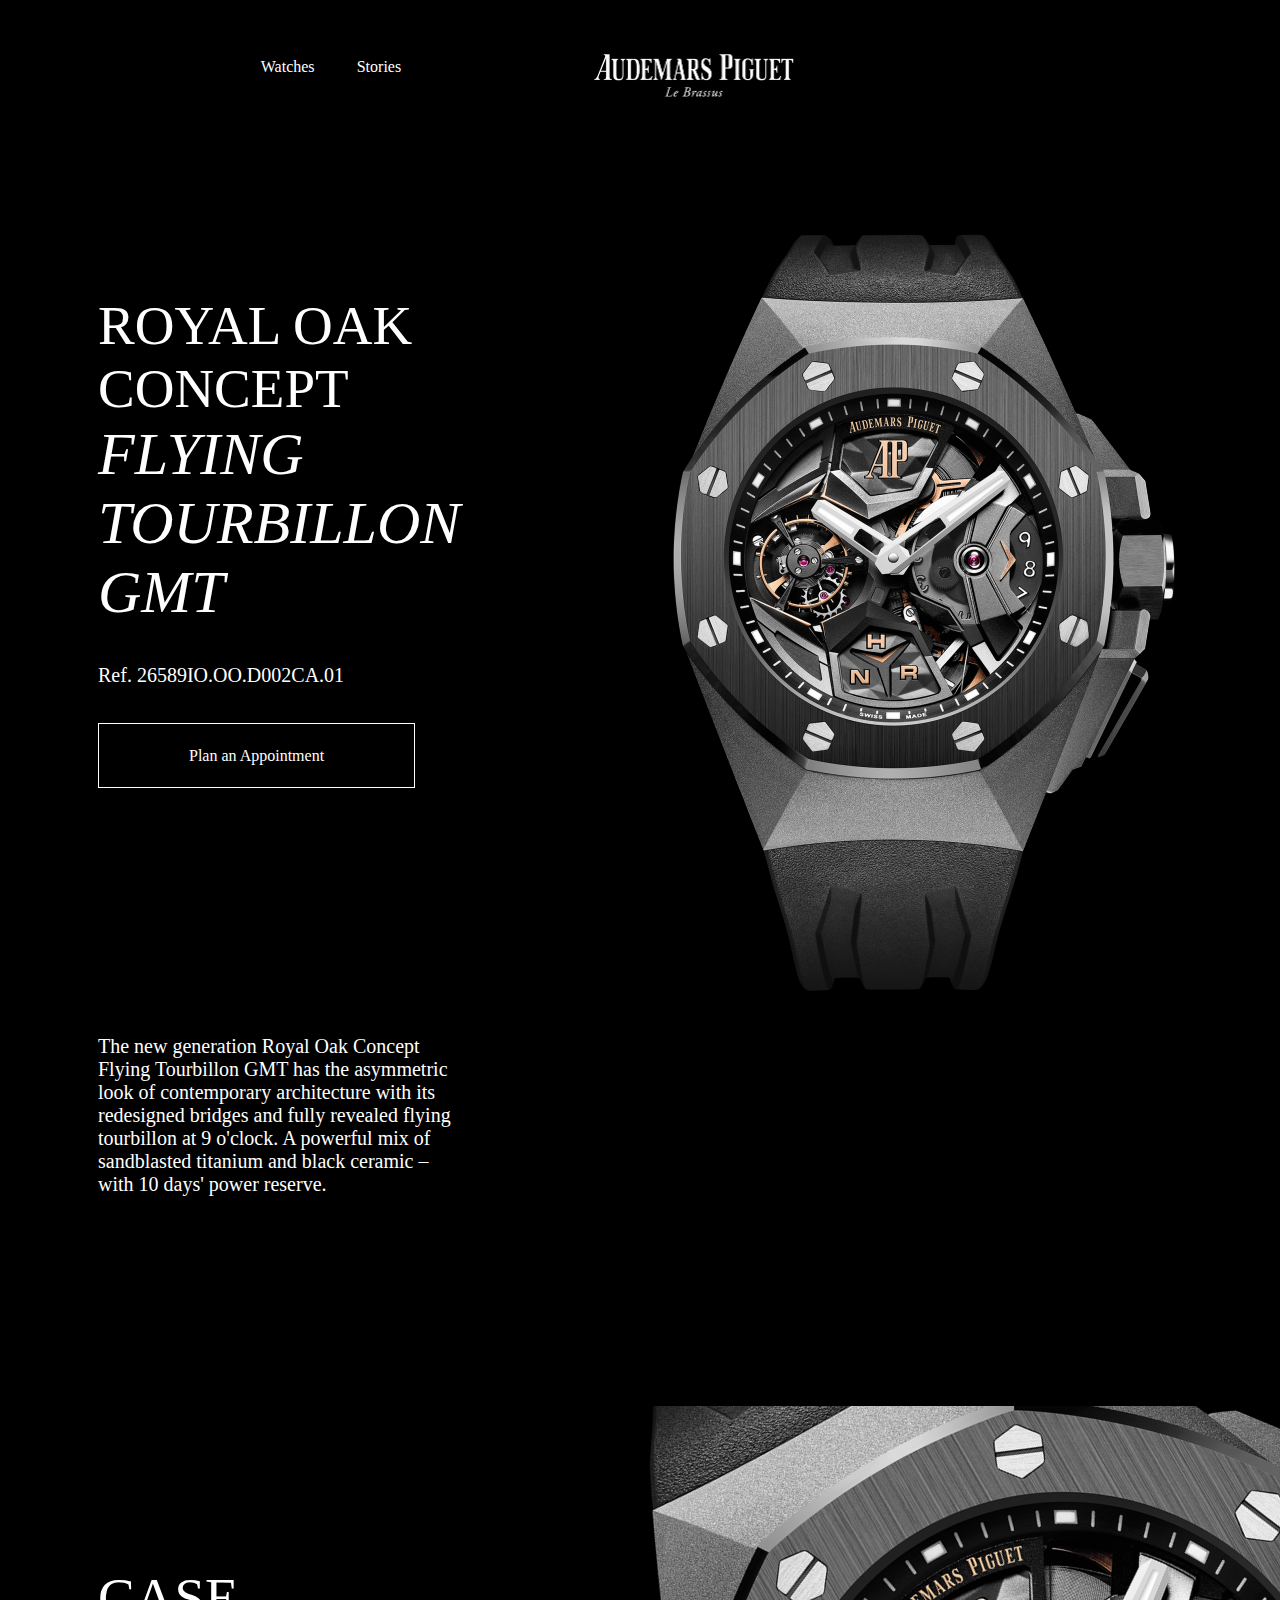
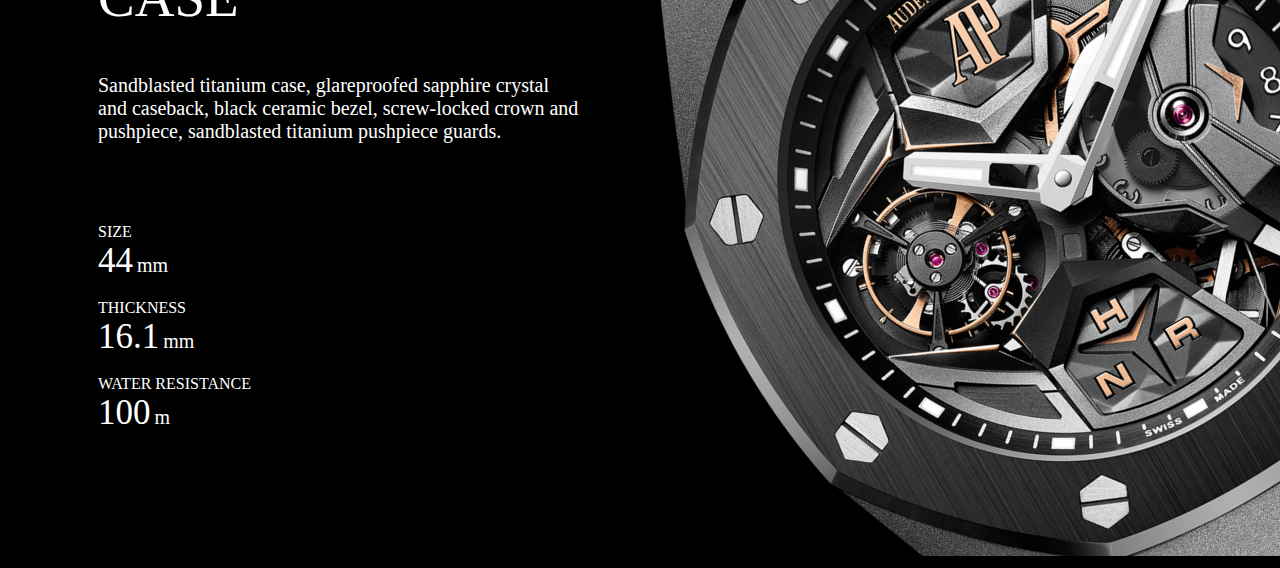
==== ap1.html @ 4fdbcde1 "new" ====
<!DOCTYPE html>
<html lang="en">
<head>
    <meta charset="UTF-8">
    <meta http-equiv="X-UA-Compatible" content="IE=edge">
    <meta name="viewport" content="width=device-width, initial-scale=1.0">
    <title>Document</title>
    <link rel="stylesheet" href="ap1.css">
</head>
<body>
    <div class="ap">
    <div class="ap-header">
        <div class="menu">
            <a href="" class="m-button">Watches</a>
            <a href="" class="m1-button">Stories</a>
        </div>
        <div class="ap-image-header">
            <a href="index.html">
                <img src="Audemars_Piguet_logo1.png" alt="" class="image-header">
            </a>
        </div>
    </div>

    <div class="grid-container">           
        <div class="item1">
            <h1> Royal Oak Concept <br> <i>Flying Tourbillon Gmt</i></h1>
            <div>
                <span class="ref">Ref. 26589IO.OO.D002CA.01</span>
            </div>
            <div class="plan">
                <a href="" class="plan1">Plan an Appointment</a>
            </div>

            <p>              
                The new generation Royal Oak Concept Flying Tourbillon GMT has the asymmetric look of contemporary architecture with its redesigned bridges and fully revealed flying tourbillon at 9 o'clock. A powerful mix of sandblasted titanium and black ceramic – with 10 days' power reserve.
            </p>
        </div>

        <div class="item2">
            <img src="side1.png" alt="">
        </div>
    </div>

    <div class="grid1-container">           
        <div class="item3">
            <h2> Case </h2>

            <p class="p1">
                Sandblasted titanium case, glareproofed sapphire crystal <br> and caseback, black ceramic bezel, screw-locked crown and <br> pushpiece, sandblasted titanium pushpiece guards.
            </p>

            <ul class="info-list">
                <li class="info">
                    <span>Size</span>
                    <br>
                    <span class="text-up">44</span>
                    <span class="text-upp">mm</span>
                </li>
                <br>
                <li class="info">
                    <span>Thickness</span>
                    <br>
                    <span class="text-up">16.1</span>
                    <span class="text-upp">mm</span>
                </li>
                <br>
                <li class="info">
                    <span>Water Resistance</span>
                    <br>
                    <span class="text-up">100</span>
                    <span class="text-upp">m</span>
                </li>
            </ul>


        </div>

        <div class="item4">
            <img src="side2.png" alt="">
        </div>
    </div>


</body>
</html>
---- ap1.css ----
body {
    background-color: black;
    color: white;
}

.ap-header {
    display: grid;
    grid-template-columns: 20% 23% 57%;
}

.ap-image-header {
    grid-column-start: 3;
    grid-column-end: 3;
}

.image-header {
    margin: 40px;
    height: 52px;
    width: auto;
}

.image-header:hover {
    opacity: 0.5;
    transition: .4s ease;
}

.menu {
    display: grid;
    grid-template-columns: 3% 30% 3%;
    grid-column-start: 2;
    grid-column-end: 2;
    margin-top: 50px;
}

.m-button {
    grid-column-start: 1;
    grid-column-end: 1;
    font-size: 16px;
    text-decoration: none;
    color: white;
}

.m-button:hover {
    opacity: 0.5;
    transition: .4s ease;
}

.m1-button {
    grid-column-start: 3;
    grid-column-end: 3;
    font-size: 16px;
    text-decoration: none;
    color: white;
}

.m1-button:hover {
    opacity: 0.5;
    transition: .4s ease;
}

.grid-container {
    display: grid;
    grid-template-columns: 36% auto 50%;
}

.item2 {
    margin-top: 90px;
    grid-column-start: 3;
    grid-column-end: 3;
}

h1 {
    font-family: HelveticaNeueLTCom;
    font-size: 55px;
    text-transform: uppercase;
    font-weight: lighter;
    margin-top: 150px;
    text-align: start;
    margin-left: 90PX;
}

i {
    font-size: 60px;
}

.ref {
    font-size: 20px;
    text-align: start;
    margin-top: 40px;
    margin-left: 90PX;
}

p {
    text-align: start;
    font-size: 20px;
    margin-left: 90px;
    margin-top: 270px;
}

.plan {
    margin-top: 60px;
    margin-left: 90px;
}

.plan1 {
    color: white;
    text-decoration: none;
    padding: 23px;
    padding-left: 90px;
    padding-right: 90px;
    border: 1px solid;

}

.plan1:hover {
    opacity: 0.5;
    transition: .4s ease;
}

.grid1-container {
    margin-top: 100px;
    display: grid;
    grid-template-columns: 49% 30%;   
}

.item3 {
    margin-top: 100px;
}

.item4 {
    margin-top: 90px;
    margin-right: 0;
    grid-column-start: 2;
    grid-column-end: 2;
}

h2 {
    font-family: HelveticaNeueLTCom;
    font-size: 55px;
    text-transform: uppercase;
    font-weight: lighter;
    margin-top: 150px;
    text-align: start;
    margin-left: 90PX;
}

.p1 {
    text-align: start;
    font-size: 20px;
    margin-left: 90px;
    margin-top: 10px;
}

.info {
    list-style: none;
    margin-left: 50PX;
}

.info-list {
    margin-top: 80px;
    text-transform: uppercase;
}

.text-up {
    font-size: 35px;
}

.text-upp {
    font-size: 20px;
    text-transform: lowercase;
}
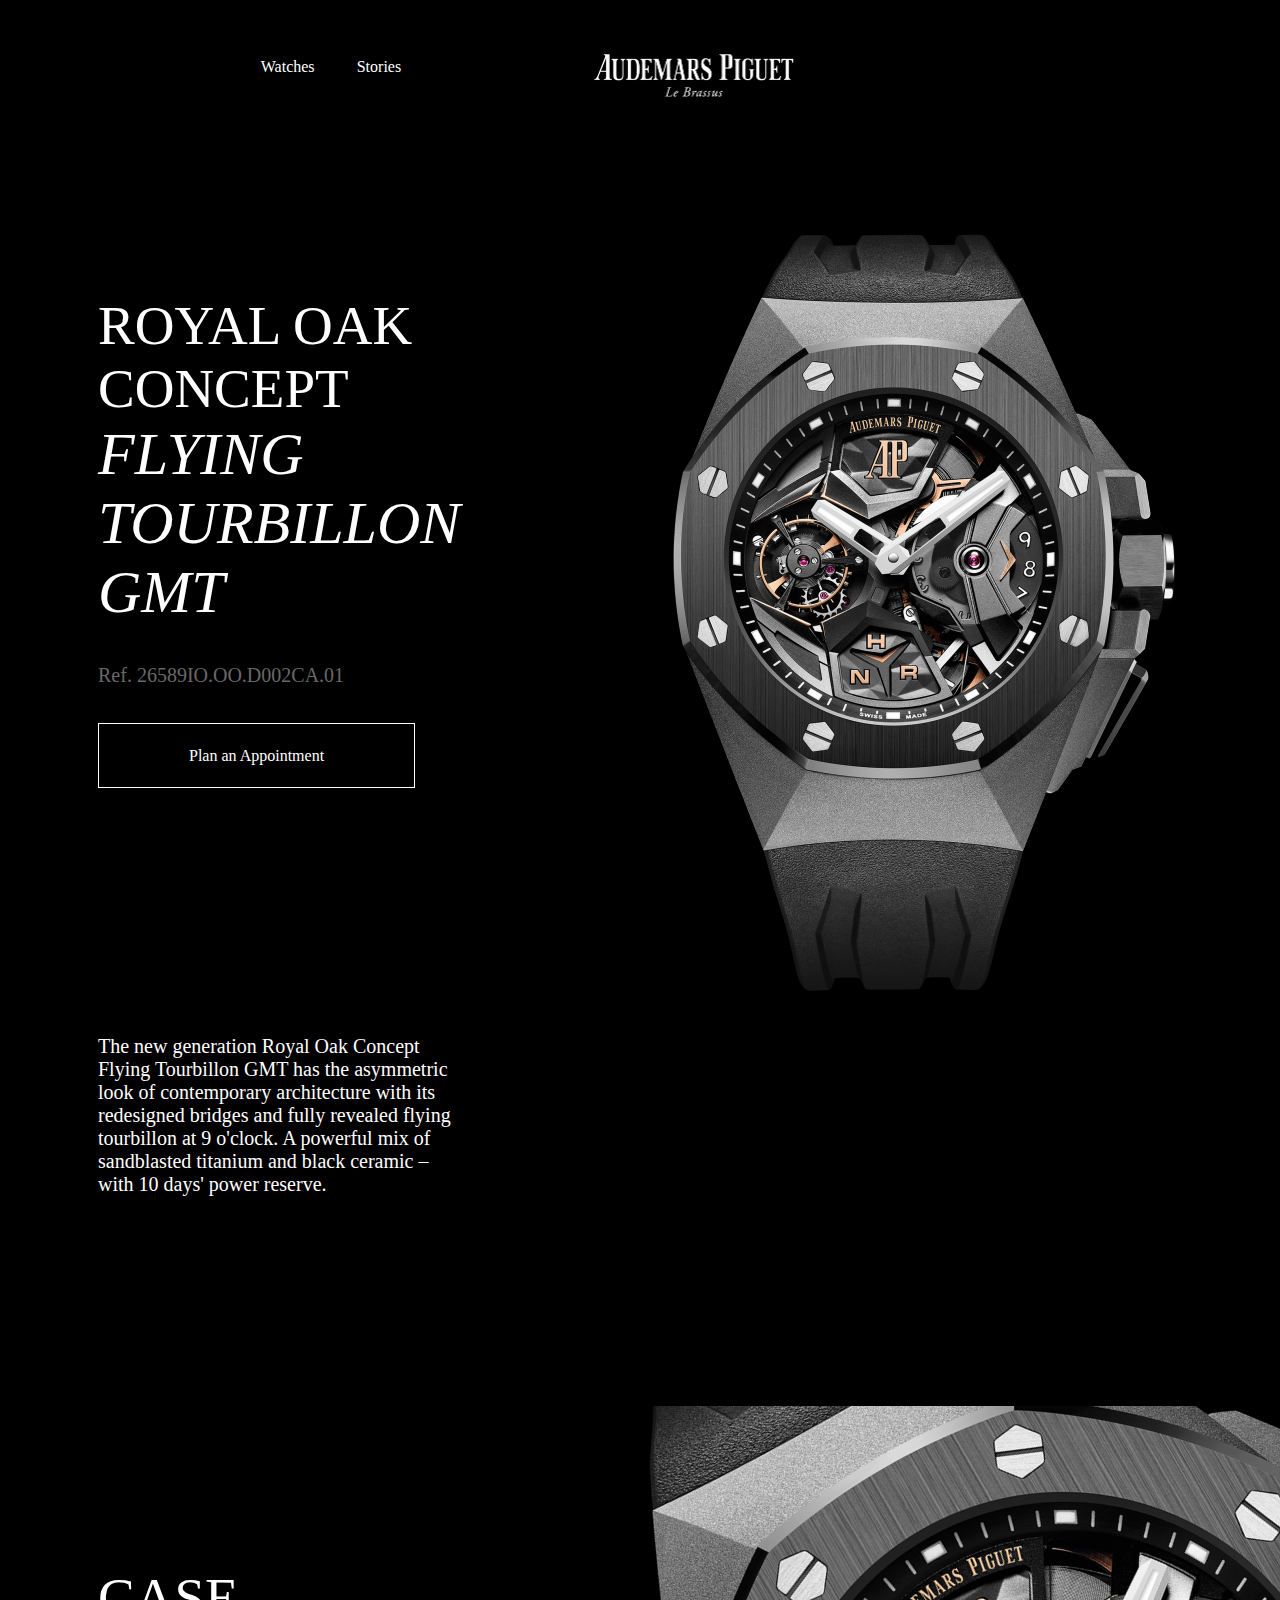
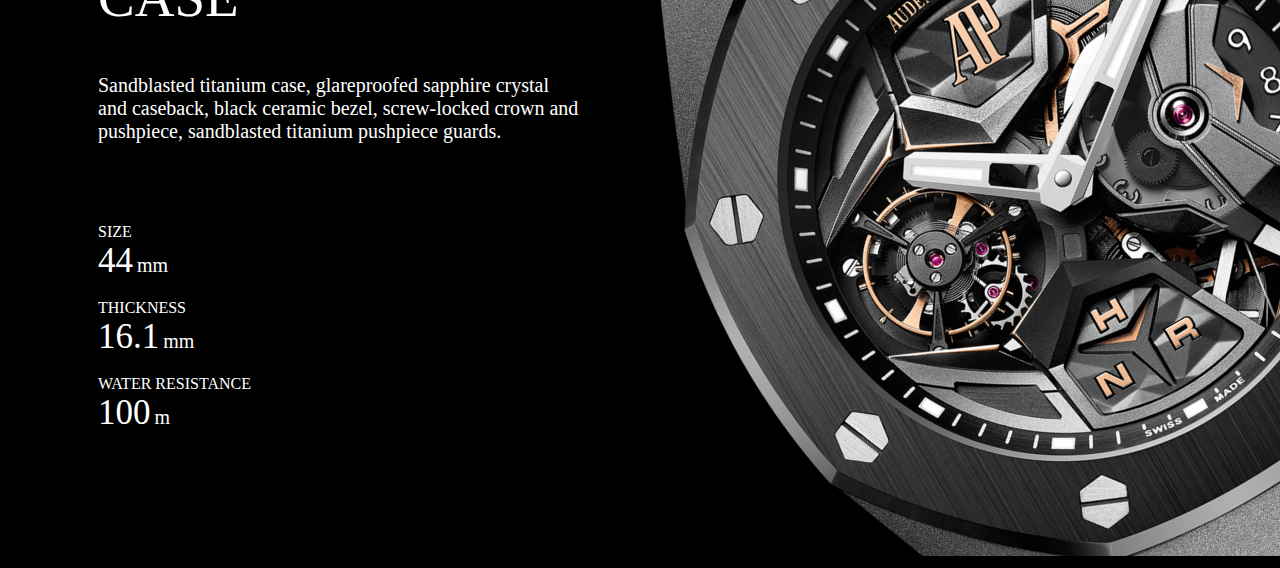
==== commit fc73c712: "new" ====
--- a/ap1.html
+++ b/ap1.html
@@ -8,7 +8,7 @@
     <link rel="stylesheet" href="ap1.css">
 </head>
 <body>
-    <div class="ap">
+
     <div class="ap-header">
         <div class="menu">
             <a href="" class="m-button">Watches</a>
@@ -41,7 +41,7 @@
         </div>
     </div>
 
-    <div class="grid1-container">           
+    <div class="grid1-container">
         <div class="item3">
             <h2> Case </h2>
 
@@ -71,10 +71,7 @@
                     <span class="text-upp">m</span>
                 </li>
             </ul>
-
-
         </div>
-
         <div class="item4">
             <img src="side2.png" alt="">
         </div>
--- a/ap1.css
+++ b/ap1.css
@@ -84,6 +84,7 @@
 }
 
 .ref {
+    color: rgb(104, 104, 104);
     font-size: 20px;
     text-align: start;
     margin-top: 40px;
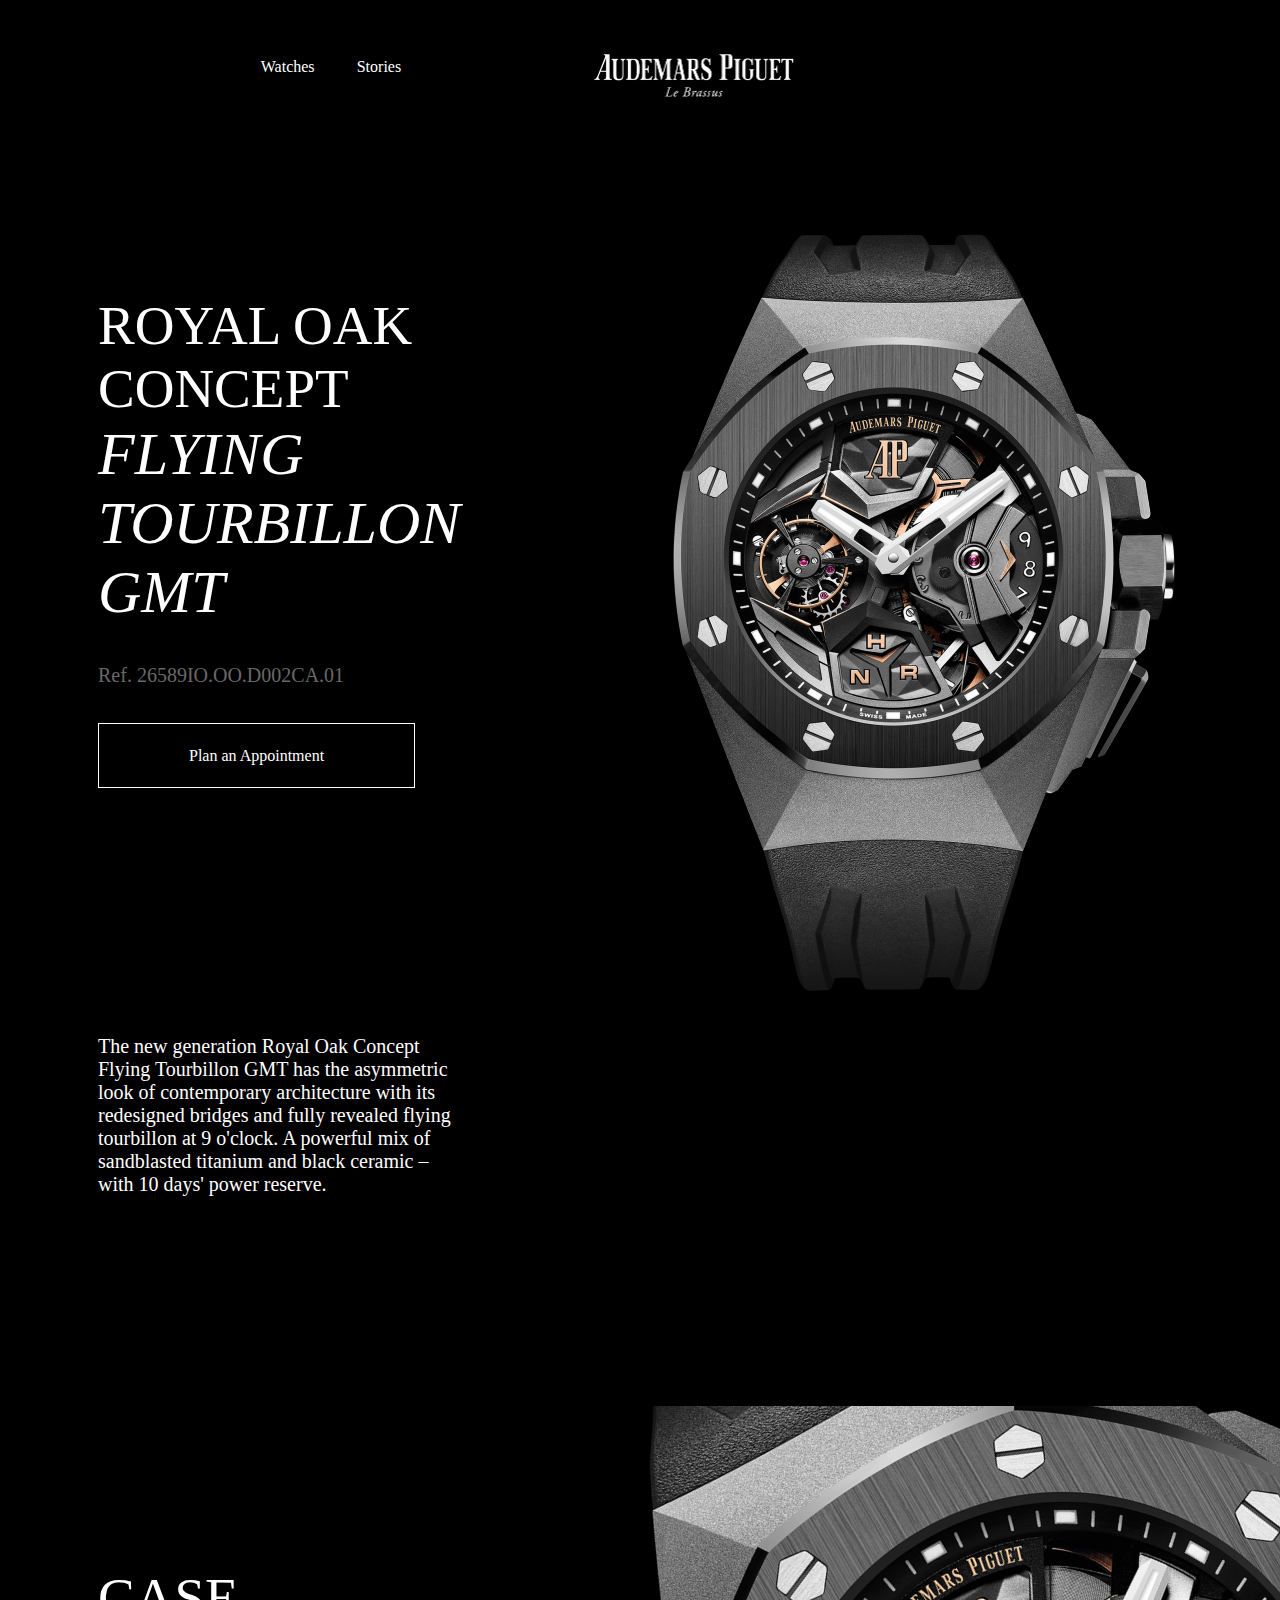
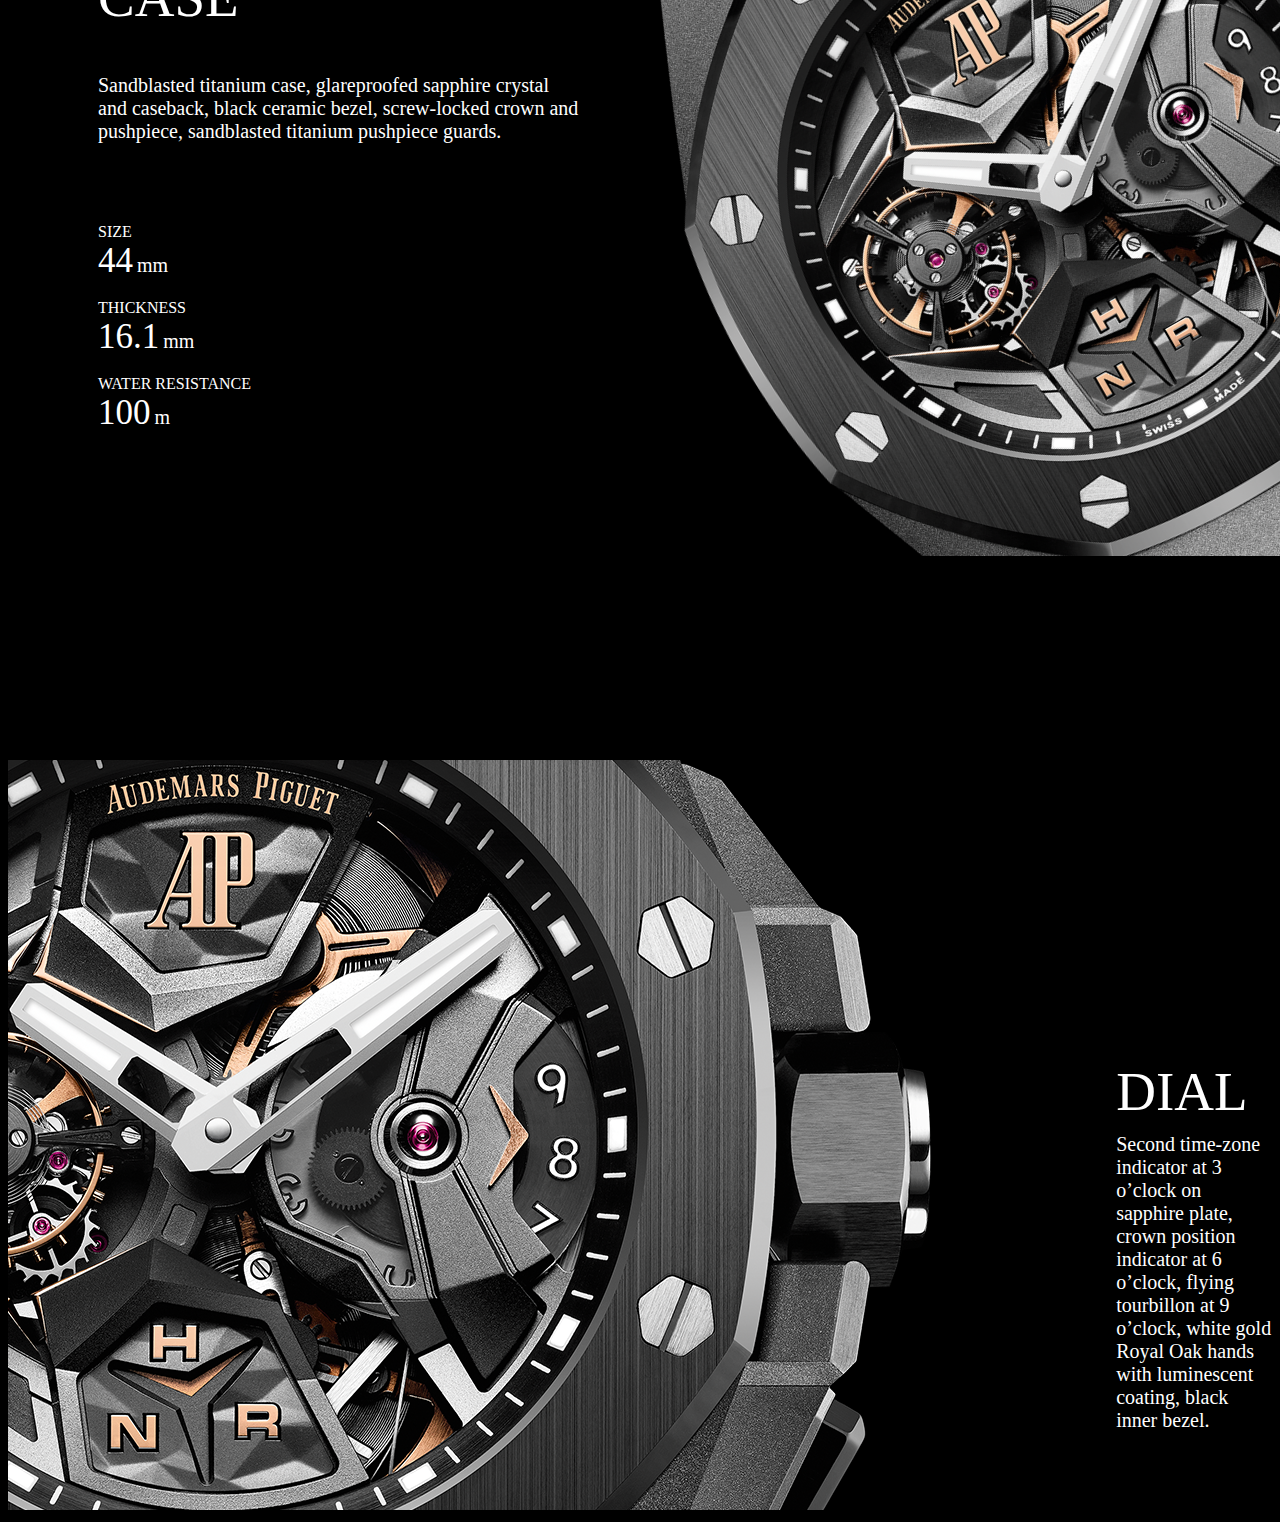
==== commit aa1a219f: "new" ====
--- a/ap1.html
+++ b/ap1.html
@@ -77,6 +77,20 @@
         </div>
     </div>
 
+    <div class="grid2-container">
+        <div class="item5">
+            <img src="side3.png" alt="">
+        </div>
+
+        <div class="item6">
+            <h2 class="h23"> Dial </h2>
+
+            <p class="dial">
+                Second time-zone indicator at 3 o’clock on sapphire plate, <br> crown position indicator at 6 o’clock, flying tourbillon at 9 <br> o’clock, white gold Royal Oak hands with luminescent <br> coating, black inner bezel.
+            </p>
+        </div>
+    </div>
+
 
 </body>
 </html>--- a/ap1.css
+++ b/ap1.css
@@ -169,4 +169,29 @@
 .text-upp {
     font-size: 20px;
     text-transform: lowercase;
+}
+
+.grid2-container {
+    margin-top: 200px;
+    display: grid;
+    grid-template-columns: auto 5% auto;
+}
+
+.item5 {
+    grid-column-start: 1;
+    grid-column-end: 1;
+}
+
+.item6 {
+    grid-column-start: 3;
+    grid-column-end: 3;
+}
+
+.h23 {
+    margin-top: 300px;
+    margin-bottom: 0;
+}
+
+.dial {
+    margin-top: 10px;
 }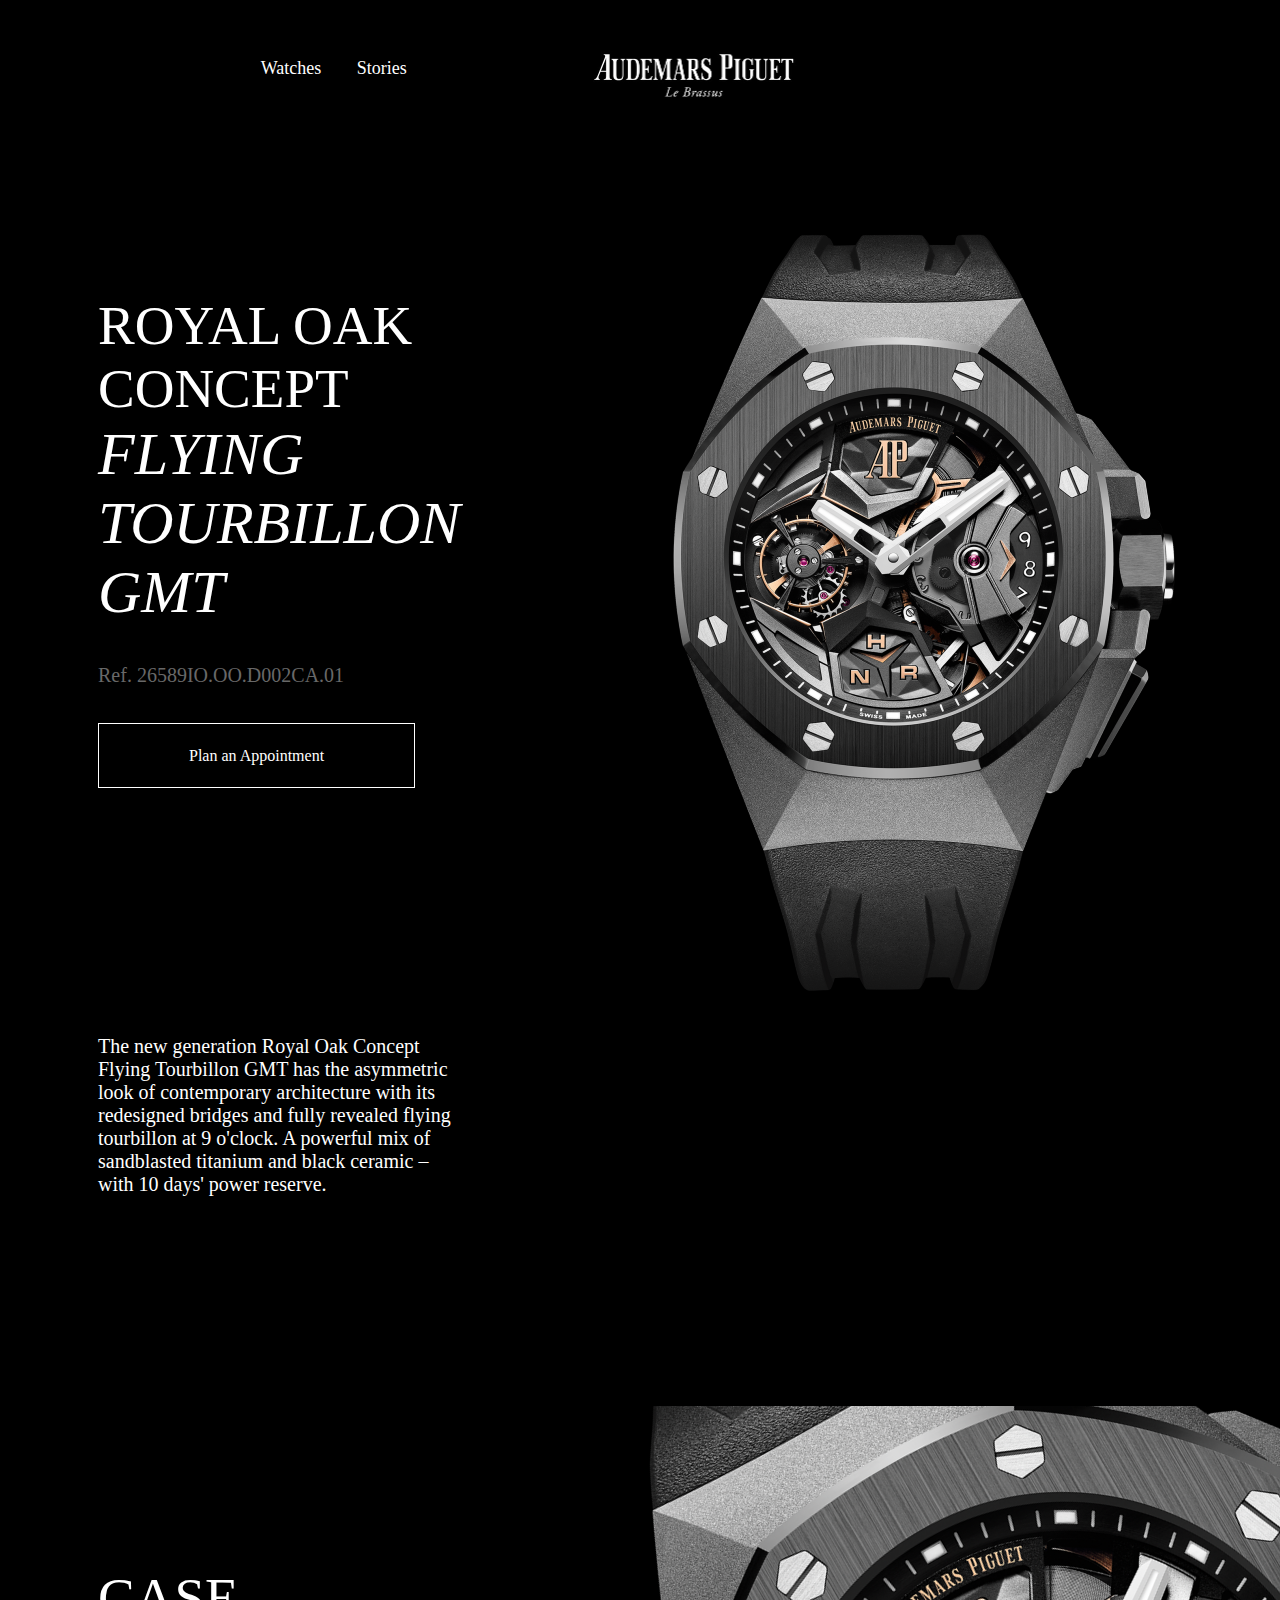
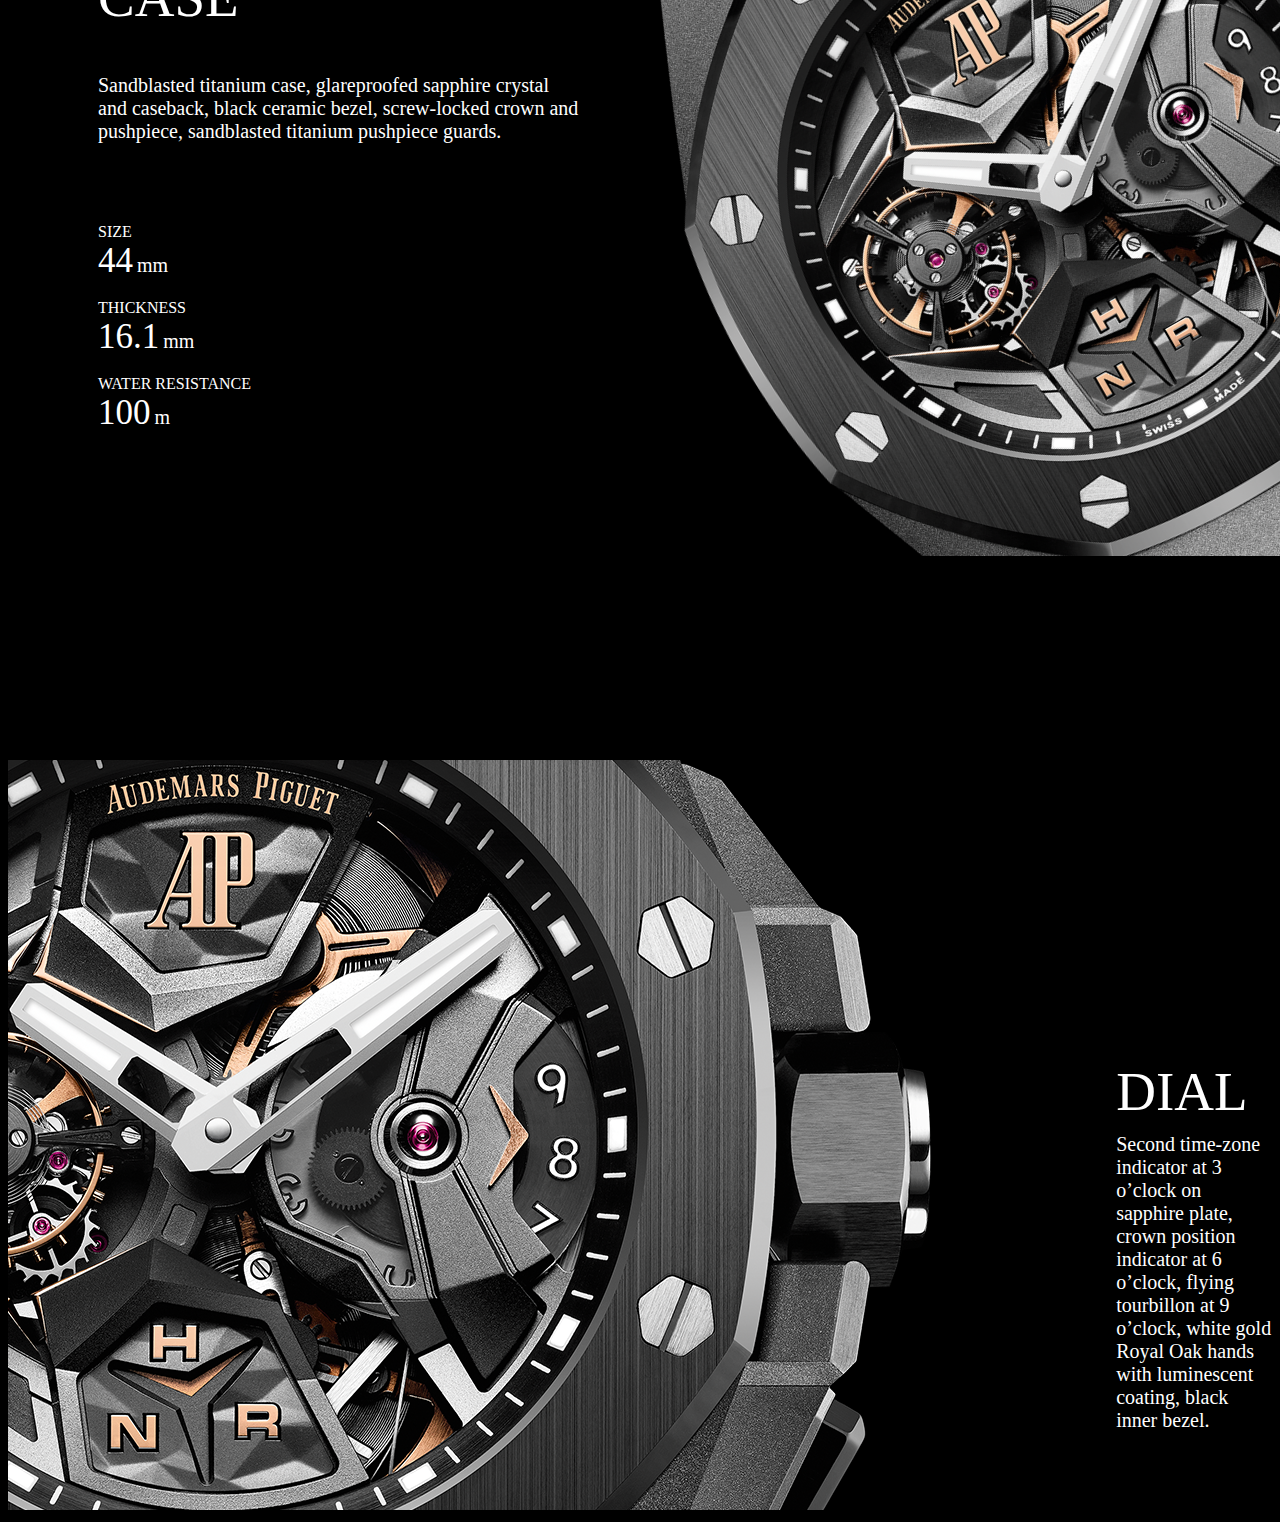
==== commit 6ac4447a: "new" ====
--- a/ap1.html
+++ b/ap1.html
@@ -11,11 +11,11 @@
 
     <div class="ap-header">
         <div class="menu">
-            <a href="" class="m-button">Watches</a>
+            <a href="index.html" class="m-button">Watches</a>
             <a href="" class="m1-button">Stories</a>
         </div>
         <div class="ap-image-header">
-            <a href="index.html">
+            <a href="home.html">
                 <img src="Audemars_Piguet_logo1.png" alt="" class="image-header">
             </a>
         </div>
--- a/ap1.css
+++ b/ap1.css
@@ -35,7 +35,7 @@
 .m-button {
     grid-column-start: 1;
     grid-column-end: 1;
-    font-size: 16px;
+    font-size: 18px;
     text-decoration: none;
     color: white;
 }
@@ -48,7 +48,7 @@
 .m1-button {
     grid-column-start: 3;
     grid-column-end: 3;
-    font-size: 16px;
+    font-size: 18px;
     text-decoration: none;
     color: white;
 }
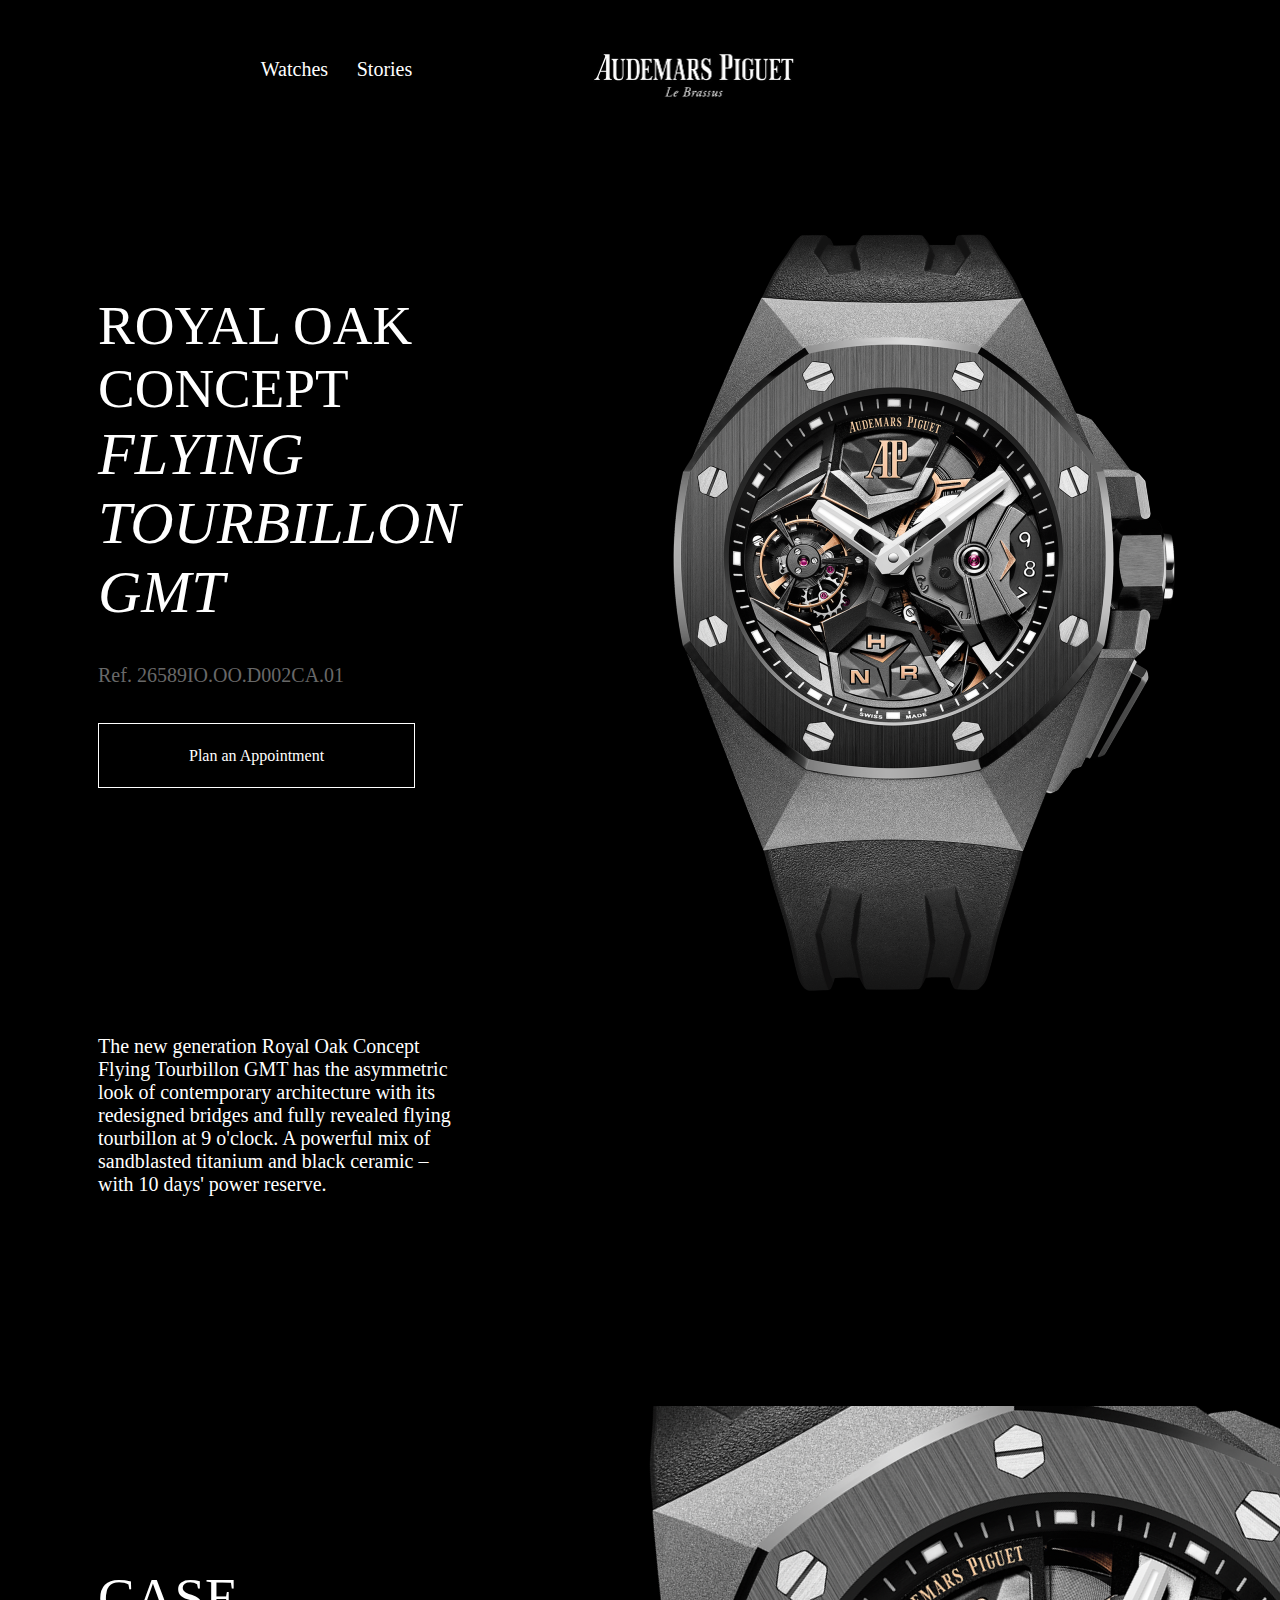
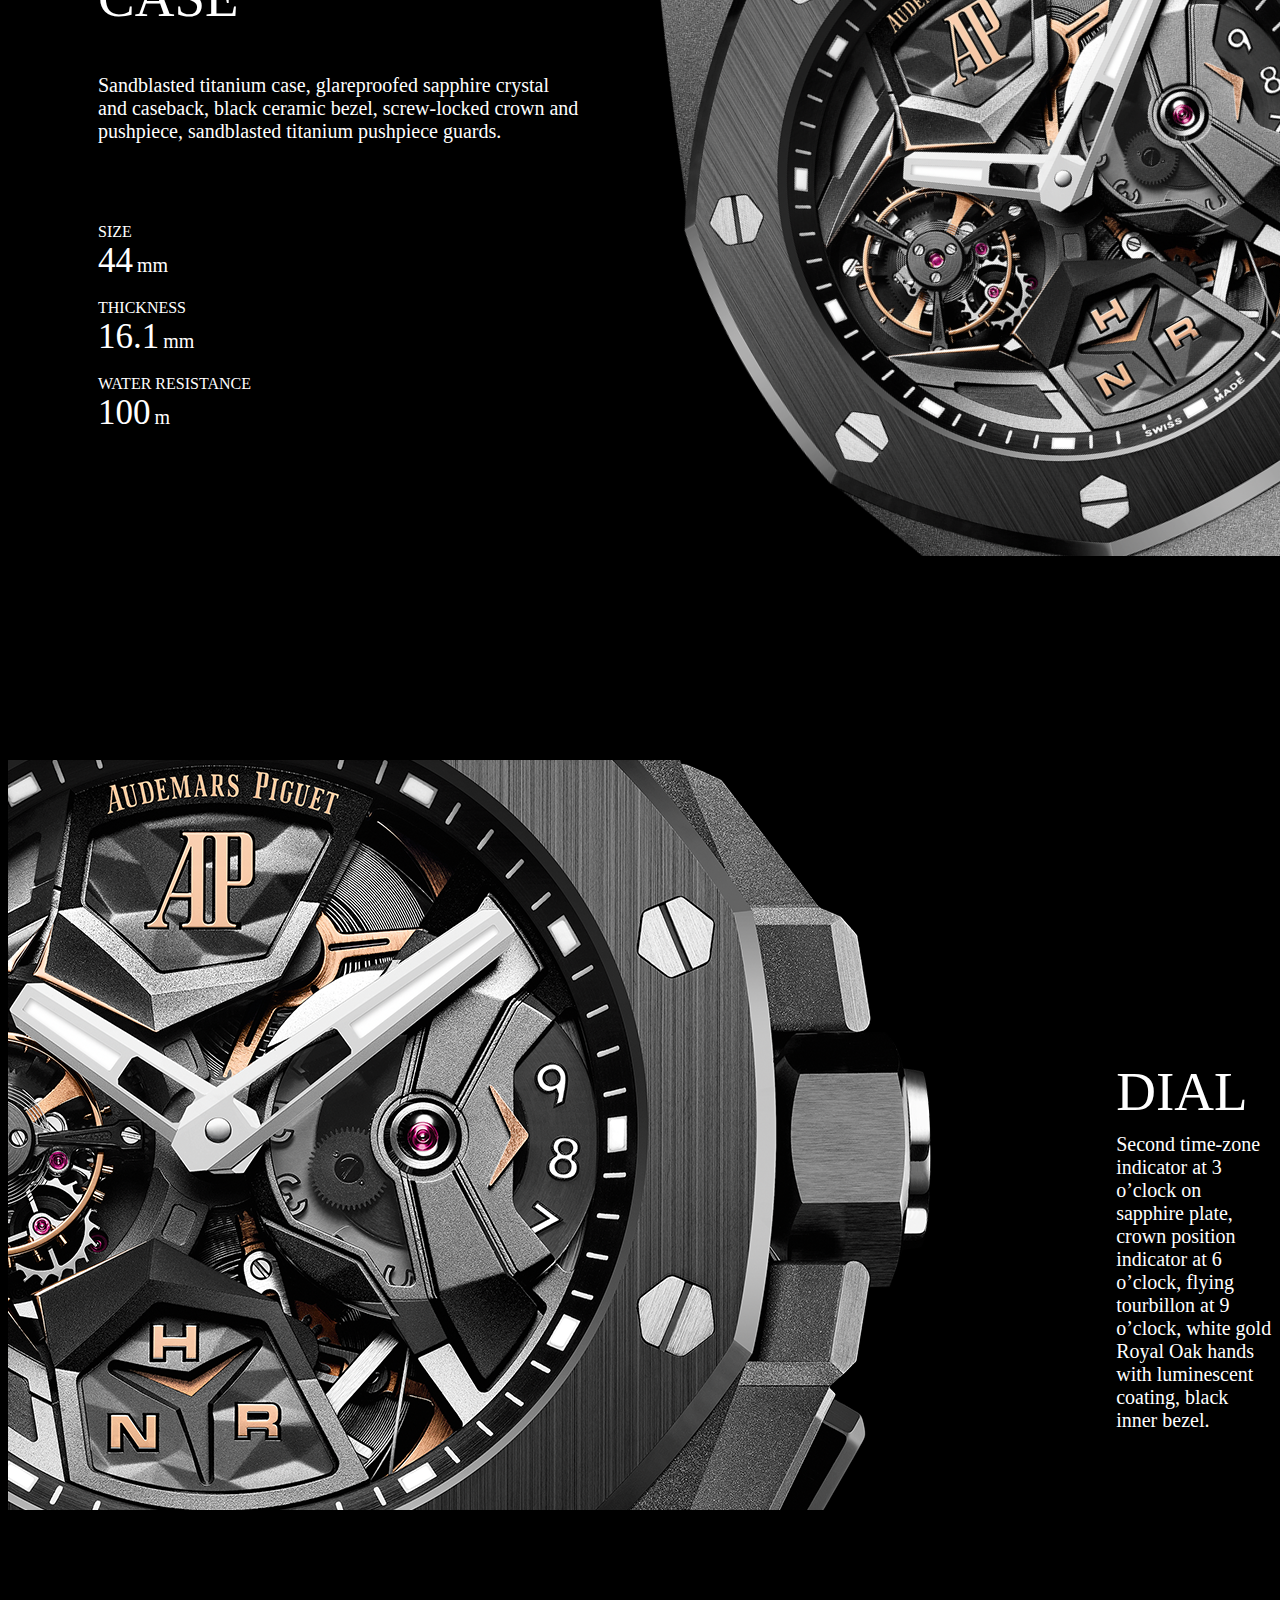
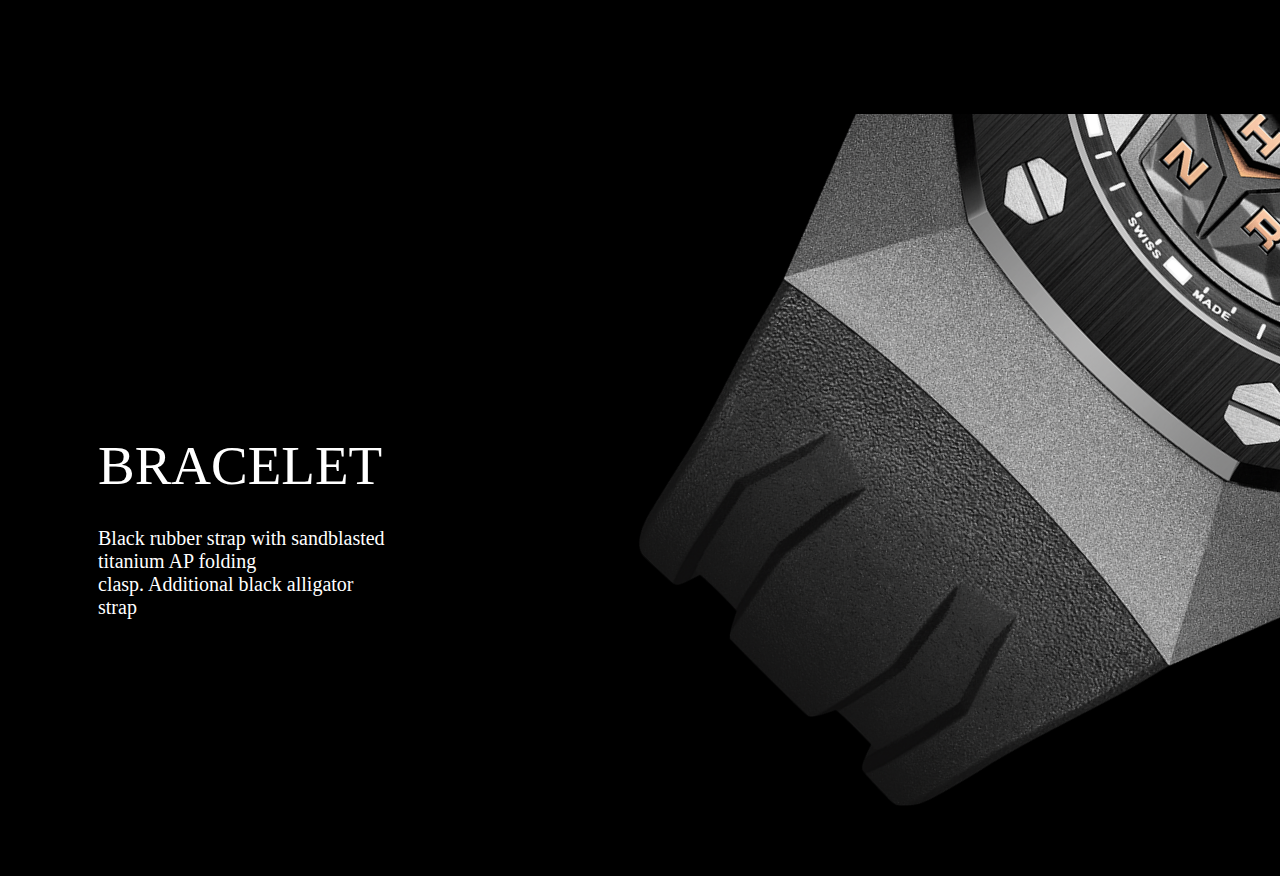
==== commit 880992c1: "new" ====
--- a/ap1.html
+++ b/ap1.html
@@ -91,6 +91,19 @@
         </div>
     </div>
 
+    <div class="grid3-container">
+        <div class="item7">
+            <h2 class="h24"> Bracelet </h2>
+
+            <p class="bracelet">
+                Black rubber strap with sandblasted titanium AP folding <br> clasp. Additional black alligator strap
+            </p>
+        </div>
+
+        <div class="item8">
+            <img src="side4.png" alt="">
+        </div>
+    </div>
 
 </body>
 </html>--- a/ap1.css
+++ b/ap1.css
@@ -35,7 +35,7 @@
 .m-button {
     grid-column-start: 1;
     grid-column-end: 1;
-    font-size: 18px;
+    font-size: 20px;
     text-decoration: none;
     color: white;
 }
@@ -48,7 +48,7 @@
 .m1-button {
     grid-column-start: 3;
     grid-column-end: 3;
-    font-size: 18px;
+    font-size: 20px;
     text-decoration: none;
     color: white;
 }
@@ -194,4 +194,29 @@
 
 .dial {
     margin-top: 10px;
+}
+
+.grid3-container {
+    margin-top: 200px;
+    display: grid;
+    grid-template-columns: 30% 19.8% auto;
+}
+
+.item7 {
+    grid-column-start: 1;
+    grid-column-end: 1;
+}
+
+.item8 {
+    grid-column-start: 3;
+    grid-column-end: 3;
+}
+
+.h24 {
+    margin-top: 320px;
+    margin-bottom: 0;
+}
+
+.bracelet {
+    margin-top: 30px;
 }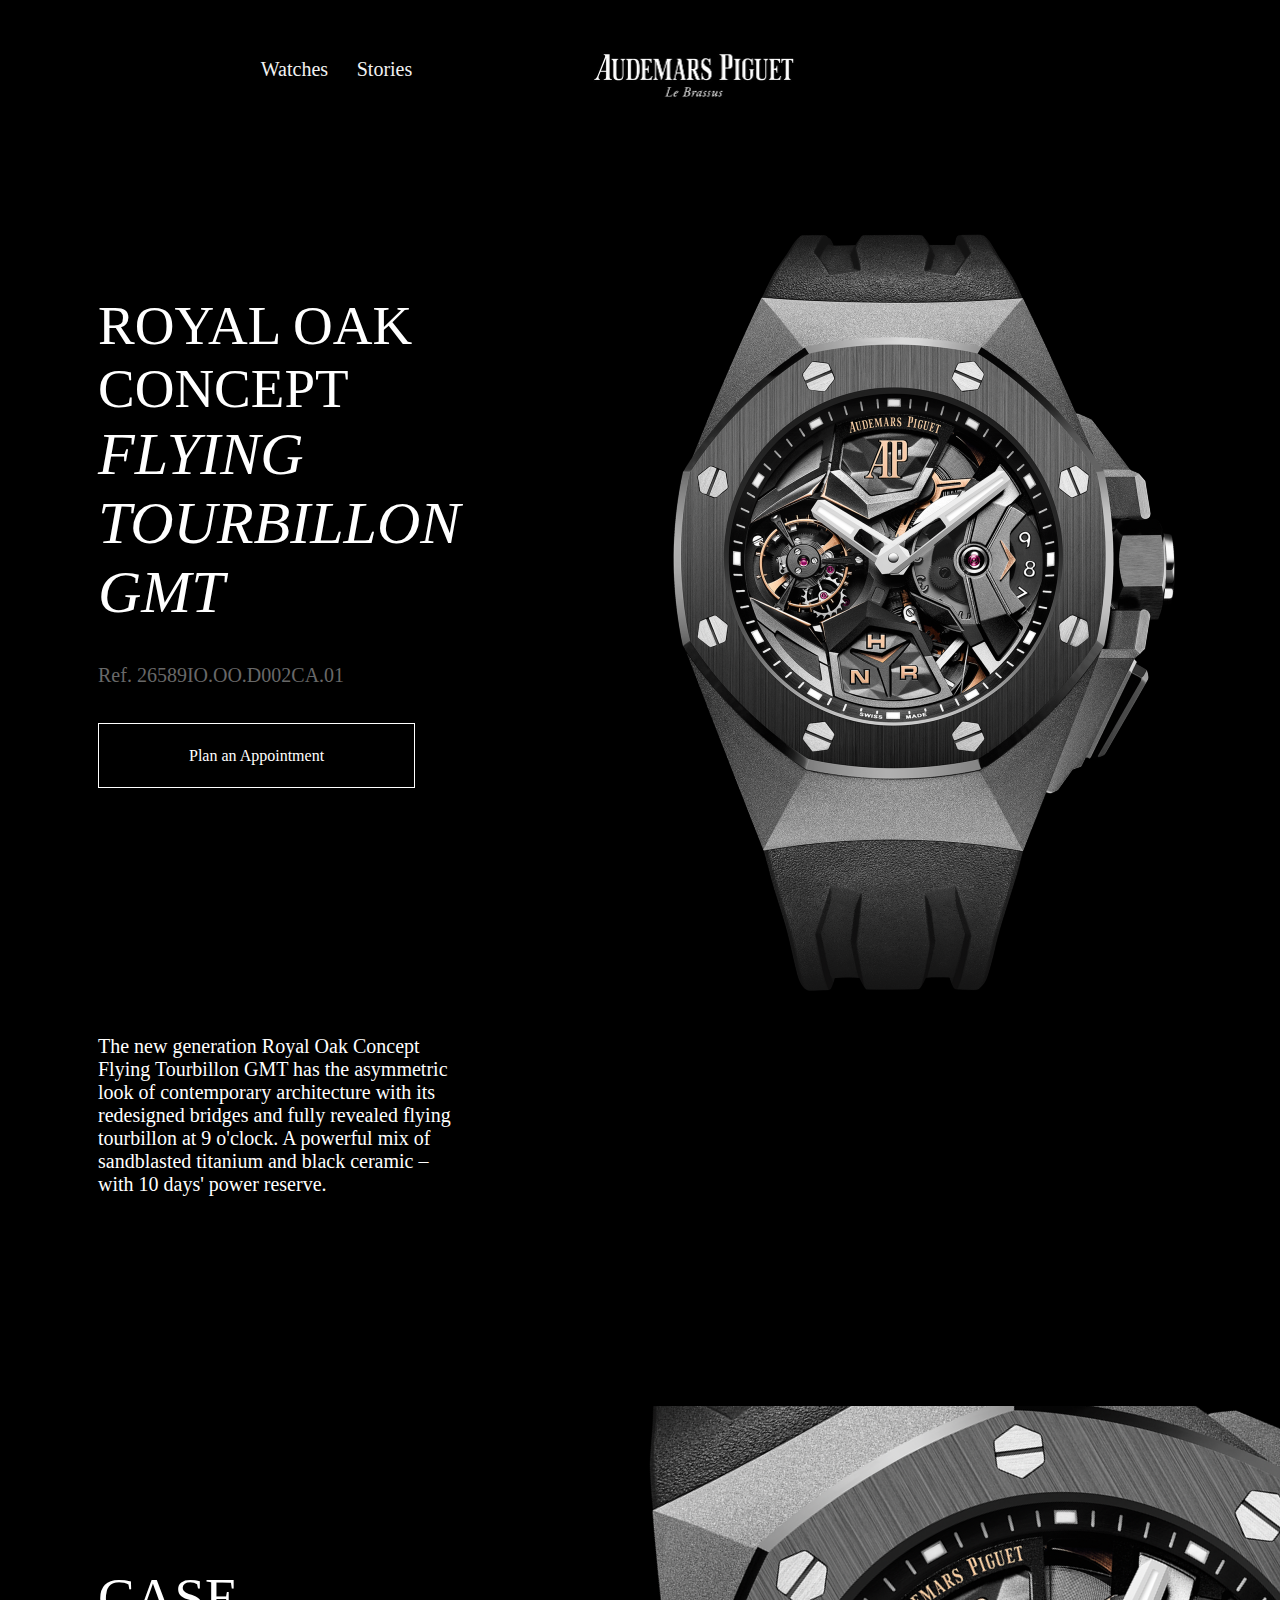
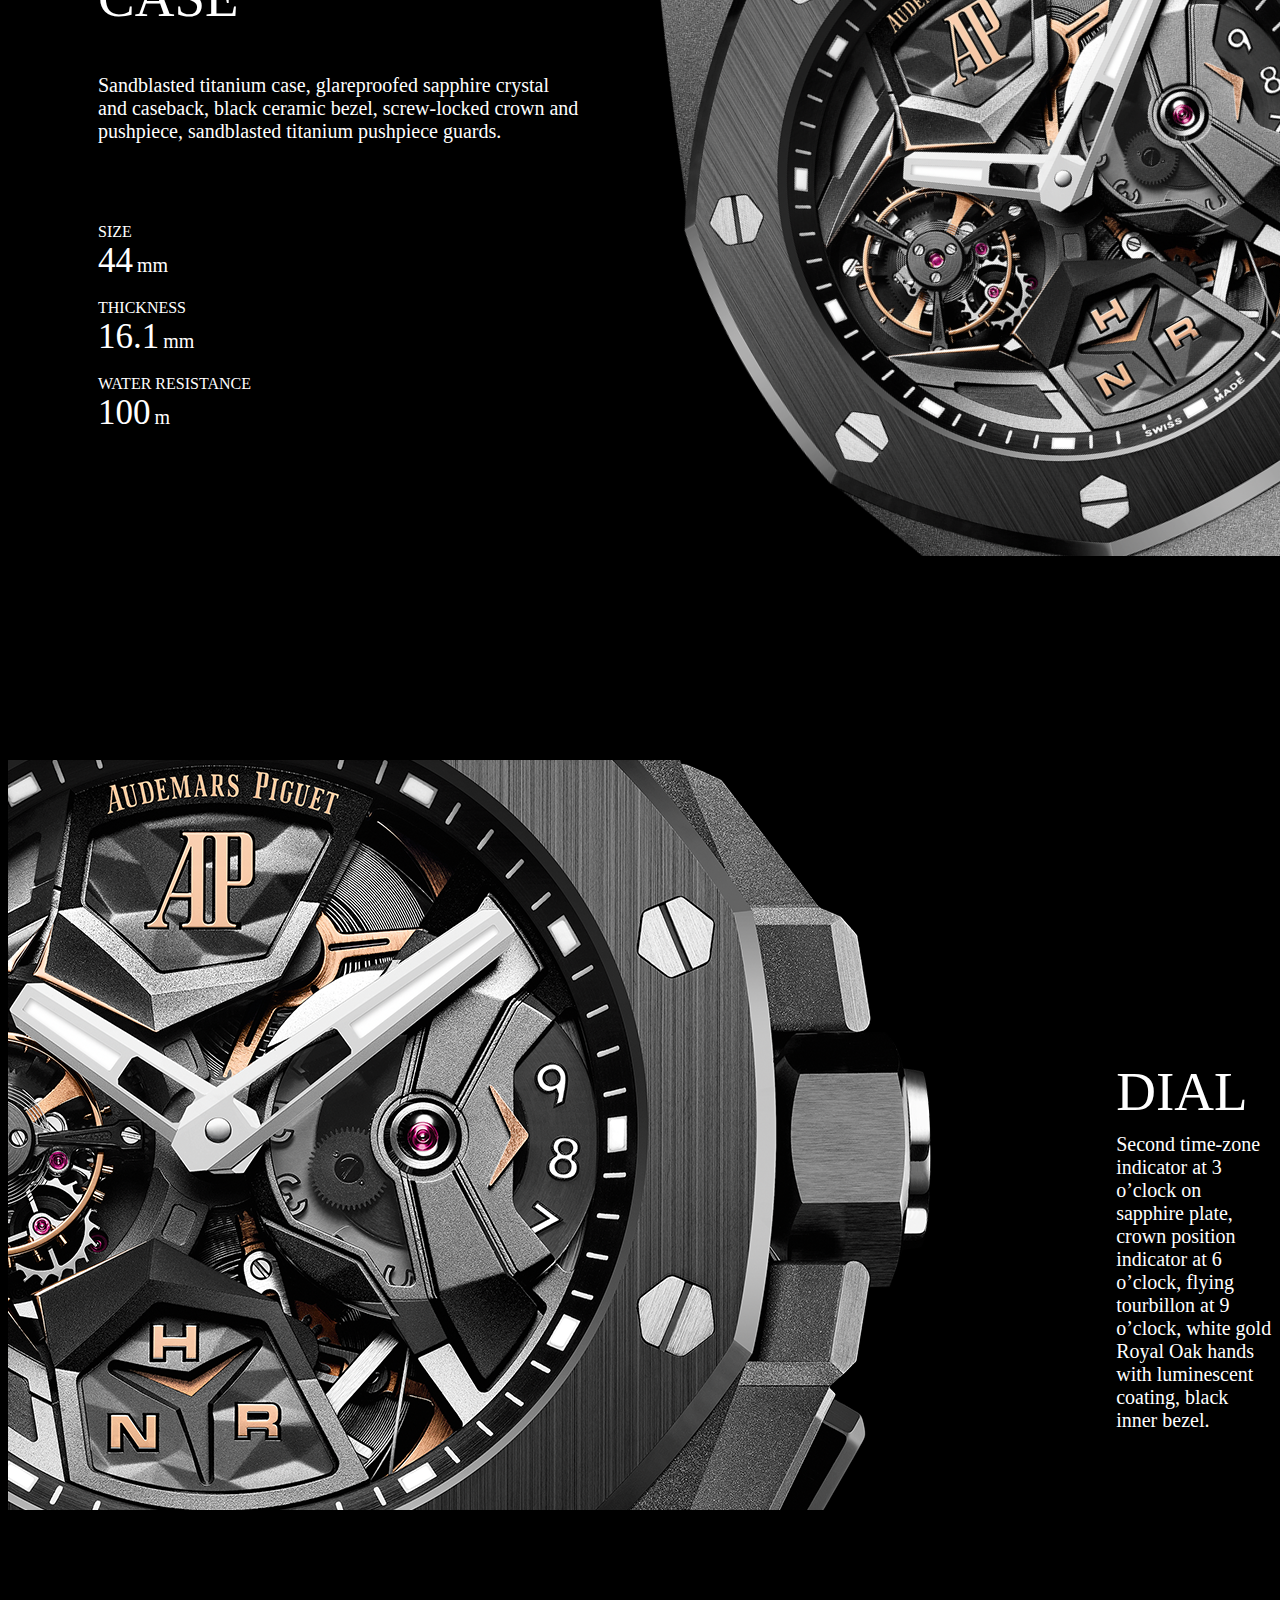
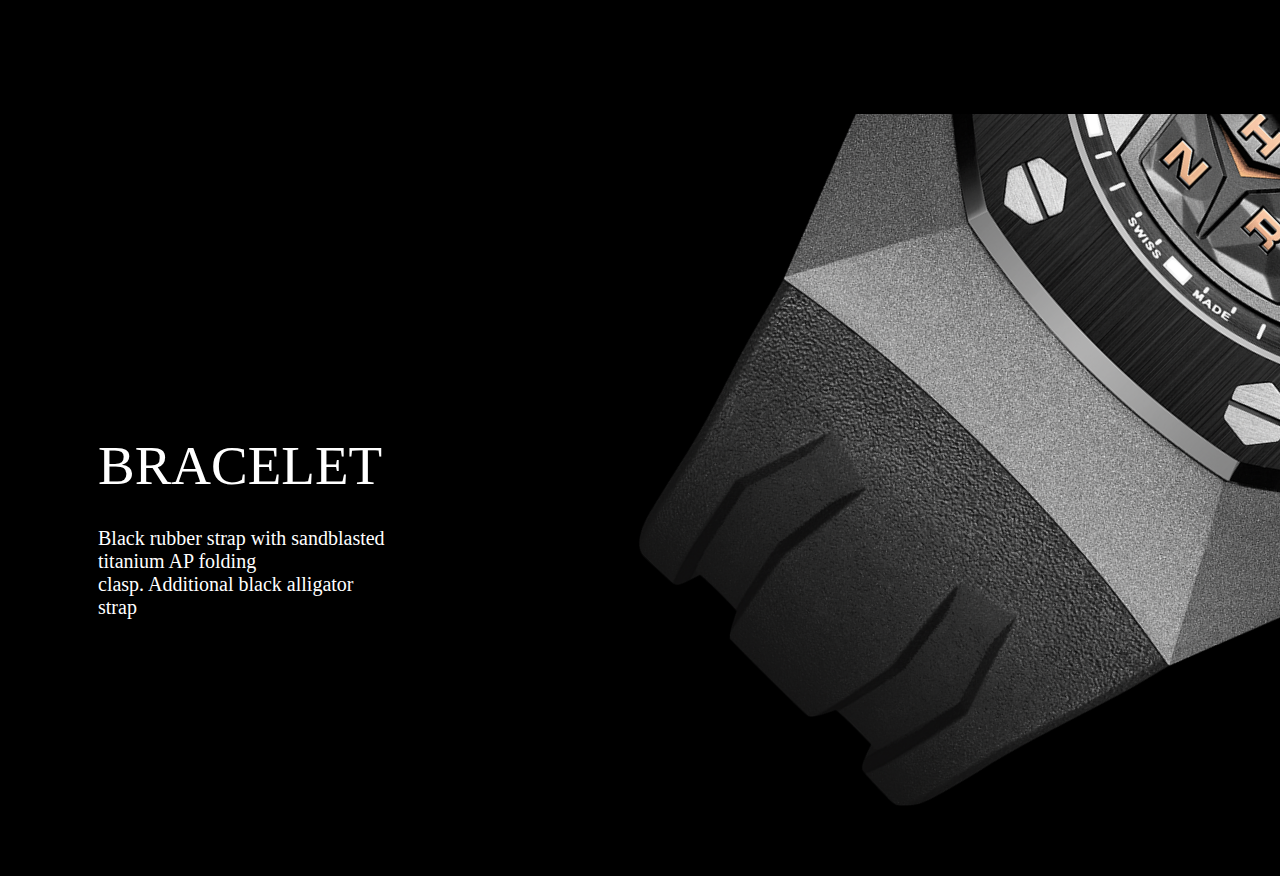
==== commit 744cb192: "new" ====
--- a/ap1.html
+++ b/ap1.html
@@ -9,7 +9,7 @@
 </head>
 <body>
 
-    <div class="ap-header">
+    <div class="ap-header" id="navbar">
         <div class="menu">
             <a href="index.html" class="m-button">Watches</a>
             <a href="" class="m1-button">Stories</a>
--- a/ap1.css
+++ b/ap1.css
@@ -219,4 +219,18 @@
 
 .bracelet {
     margin-top: 30px;
+}
+
+#navbar {
+    transition: top 0.3s;
+}
+  
+#navbar a {
+    display: block;
+    color: #f2f2f2;
+}
+  
+#navbar a:hover {
+    background-color: #ddd;
+    color: black;
 }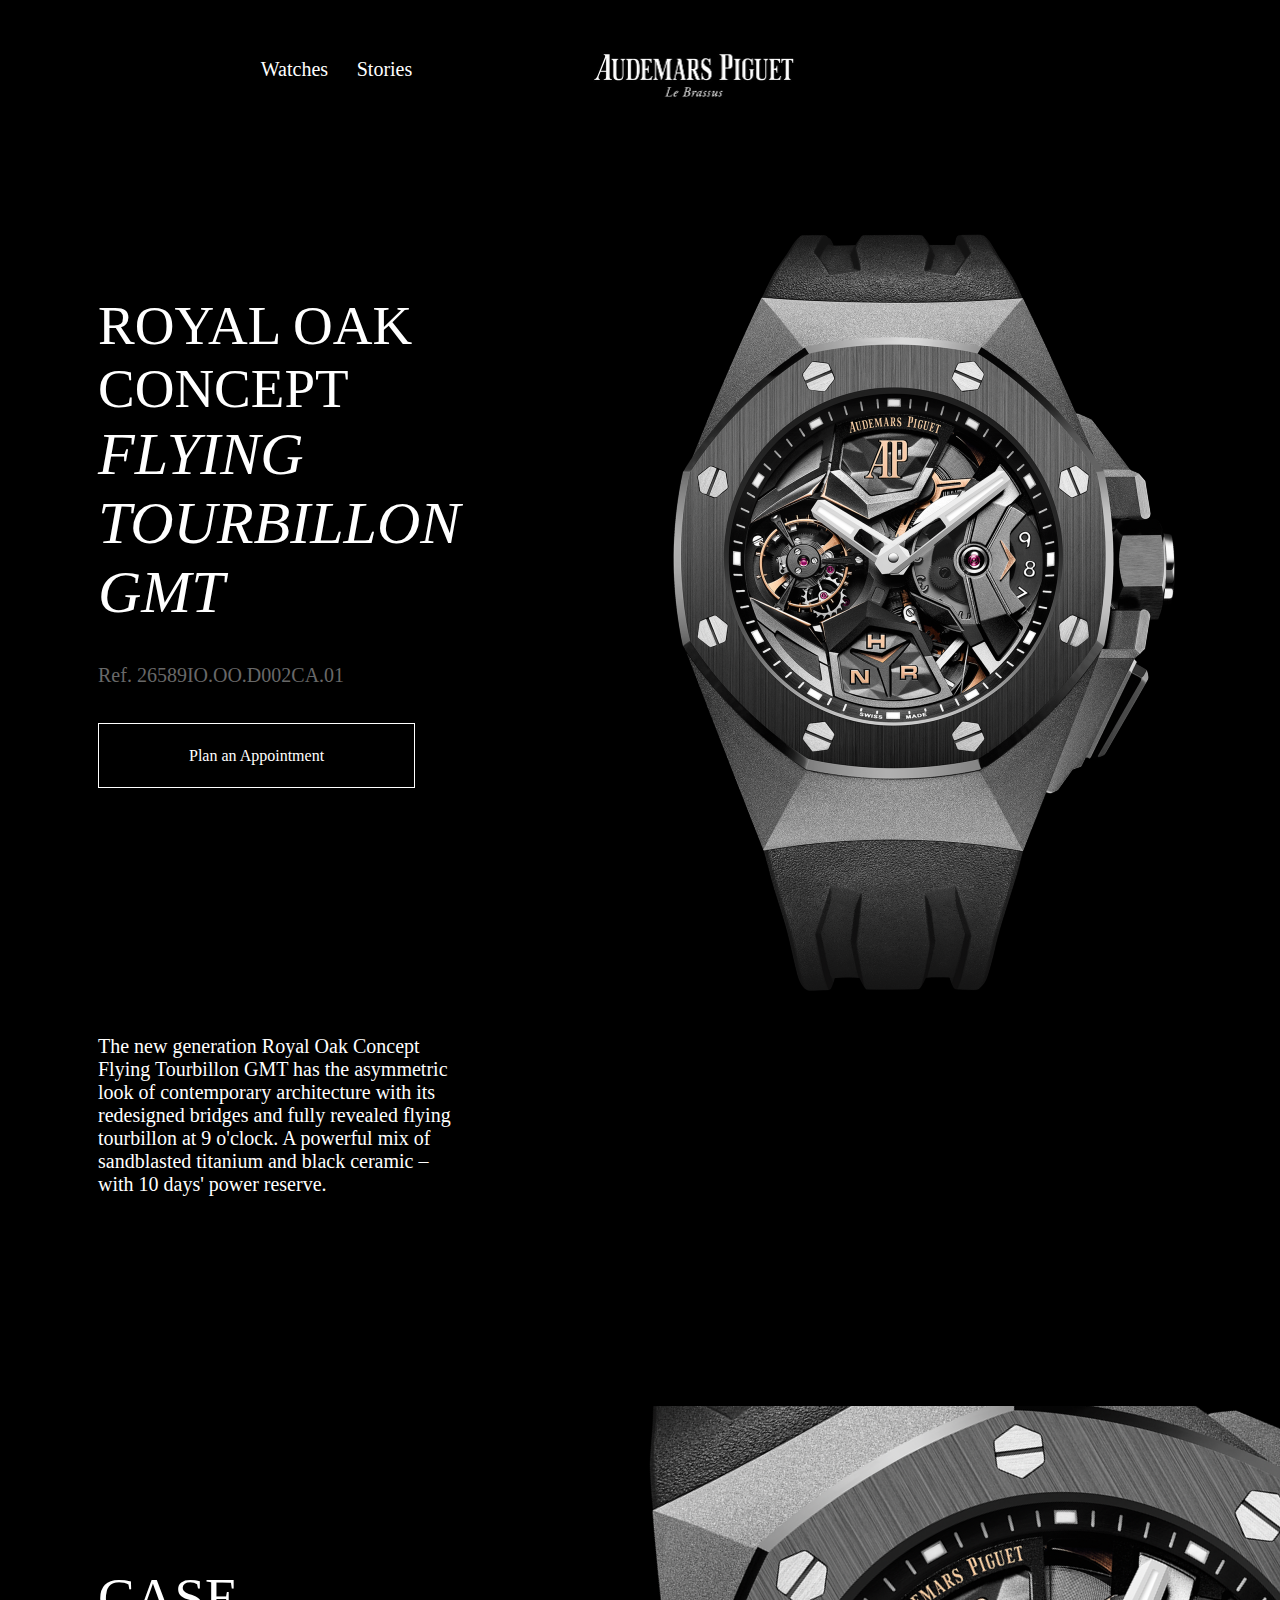
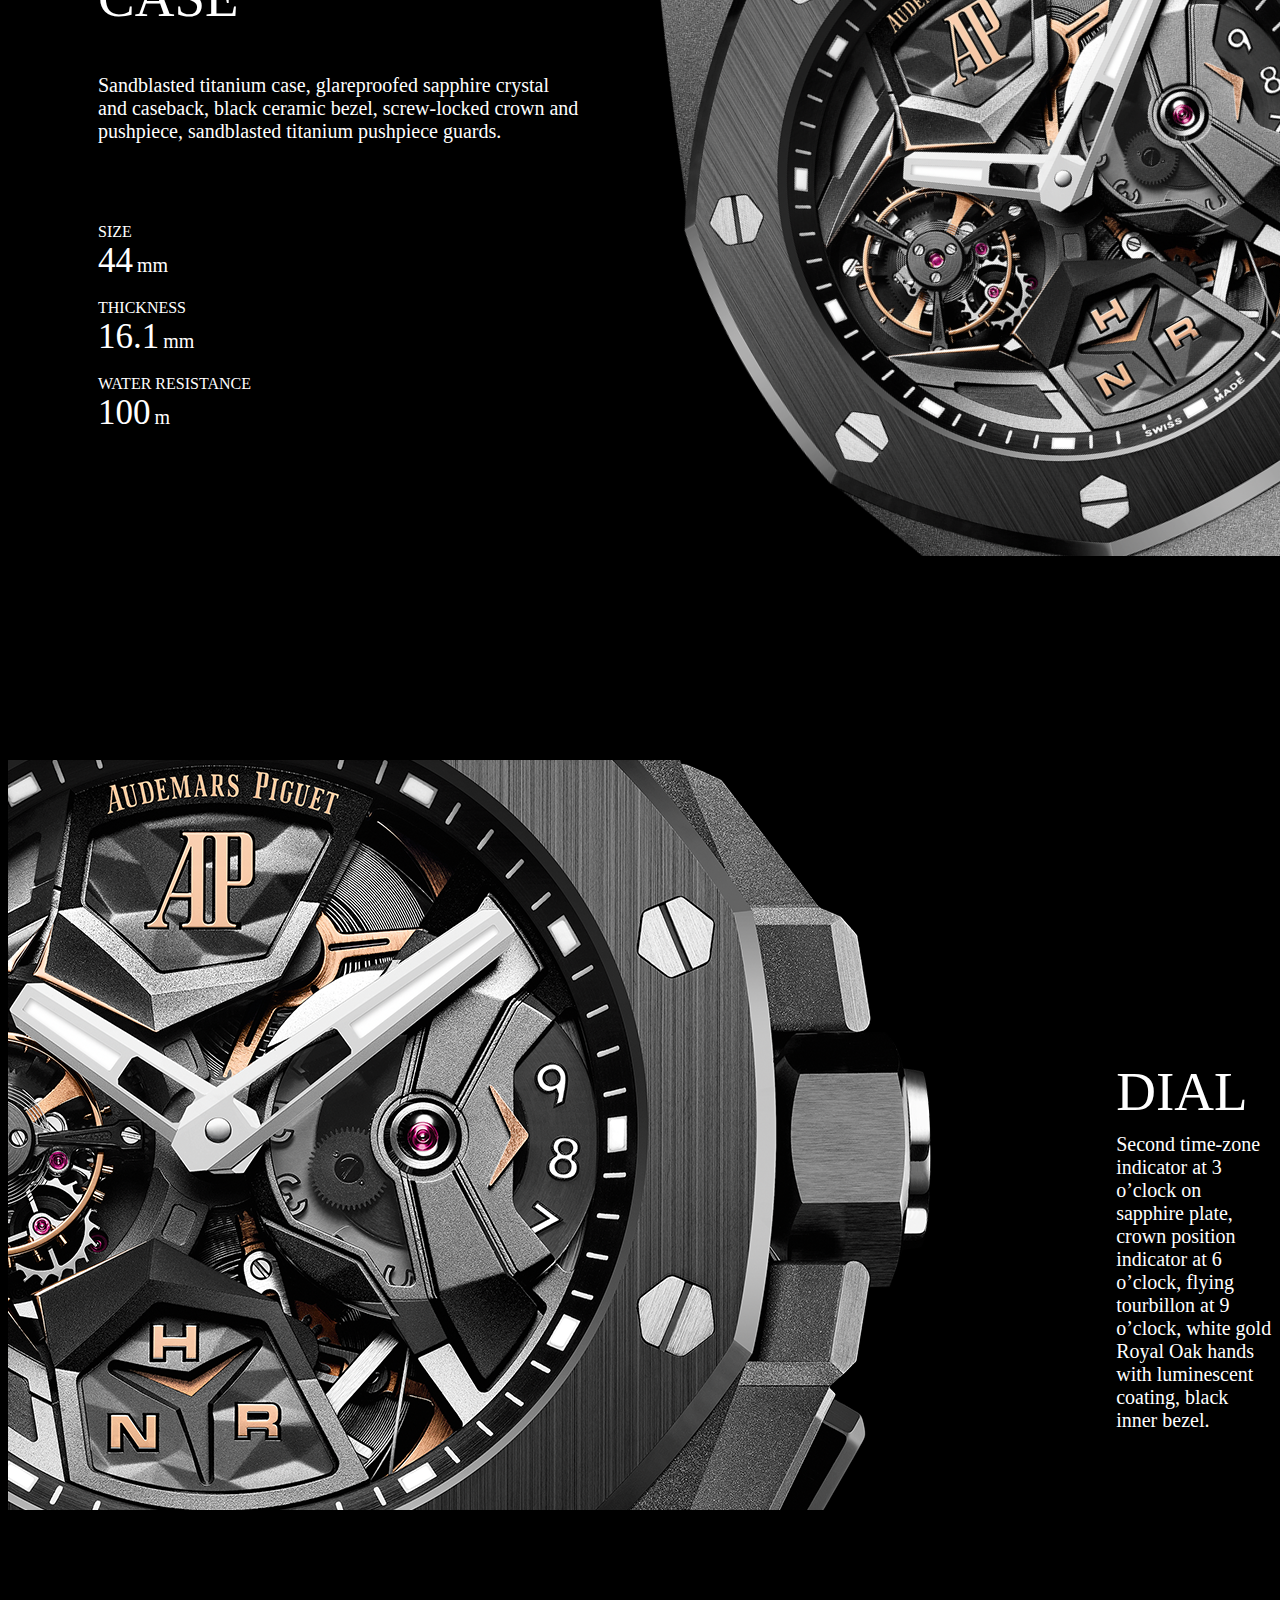
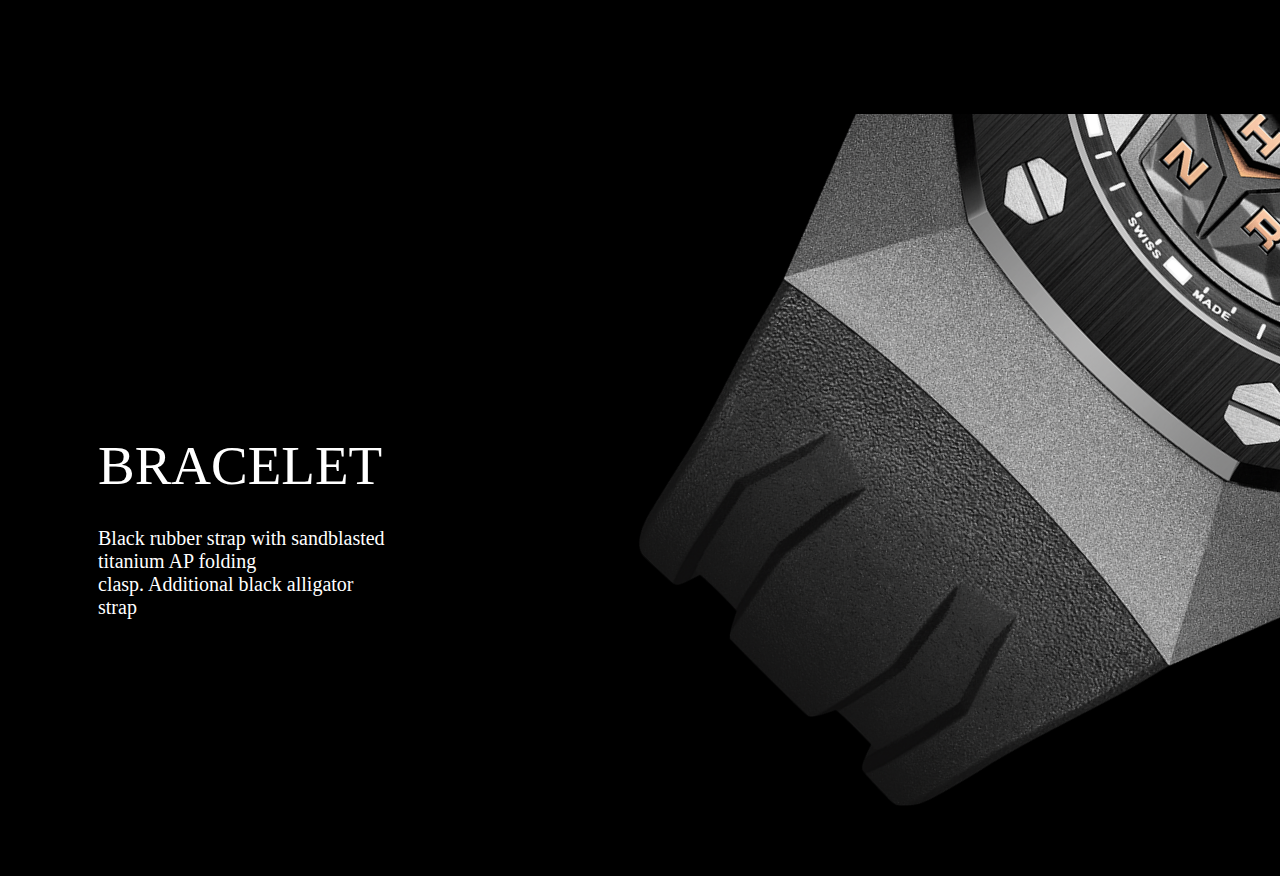
==== commit d69668a9: "new" ====
--- a/ap1.html
+++ b/ap1.html
@@ -9,7 +9,7 @@
 </head>
 <body>
 
-    <div class="ap-header" id="navbar">
+    <div class="ap-header">
         <div class="menu">
             <a href="index.html" class="m-button">Watches</a>
             <a href="" class="m1-button">Stories</a>
--- a/ap1.css
+++ b/ap1.css
@@ -219,18 +219,4 @@
 
 .bracelet {
     margin-top: 30px;
-}
-
-#navbar {
-    transition: top 0.3s;
-}
-  
-#navbar a {
-    display: block;
-    color: #f2f2f2;
-}
-  
-#navbar a:hover {
-    background-color: #ddd;
-    color: black;
 }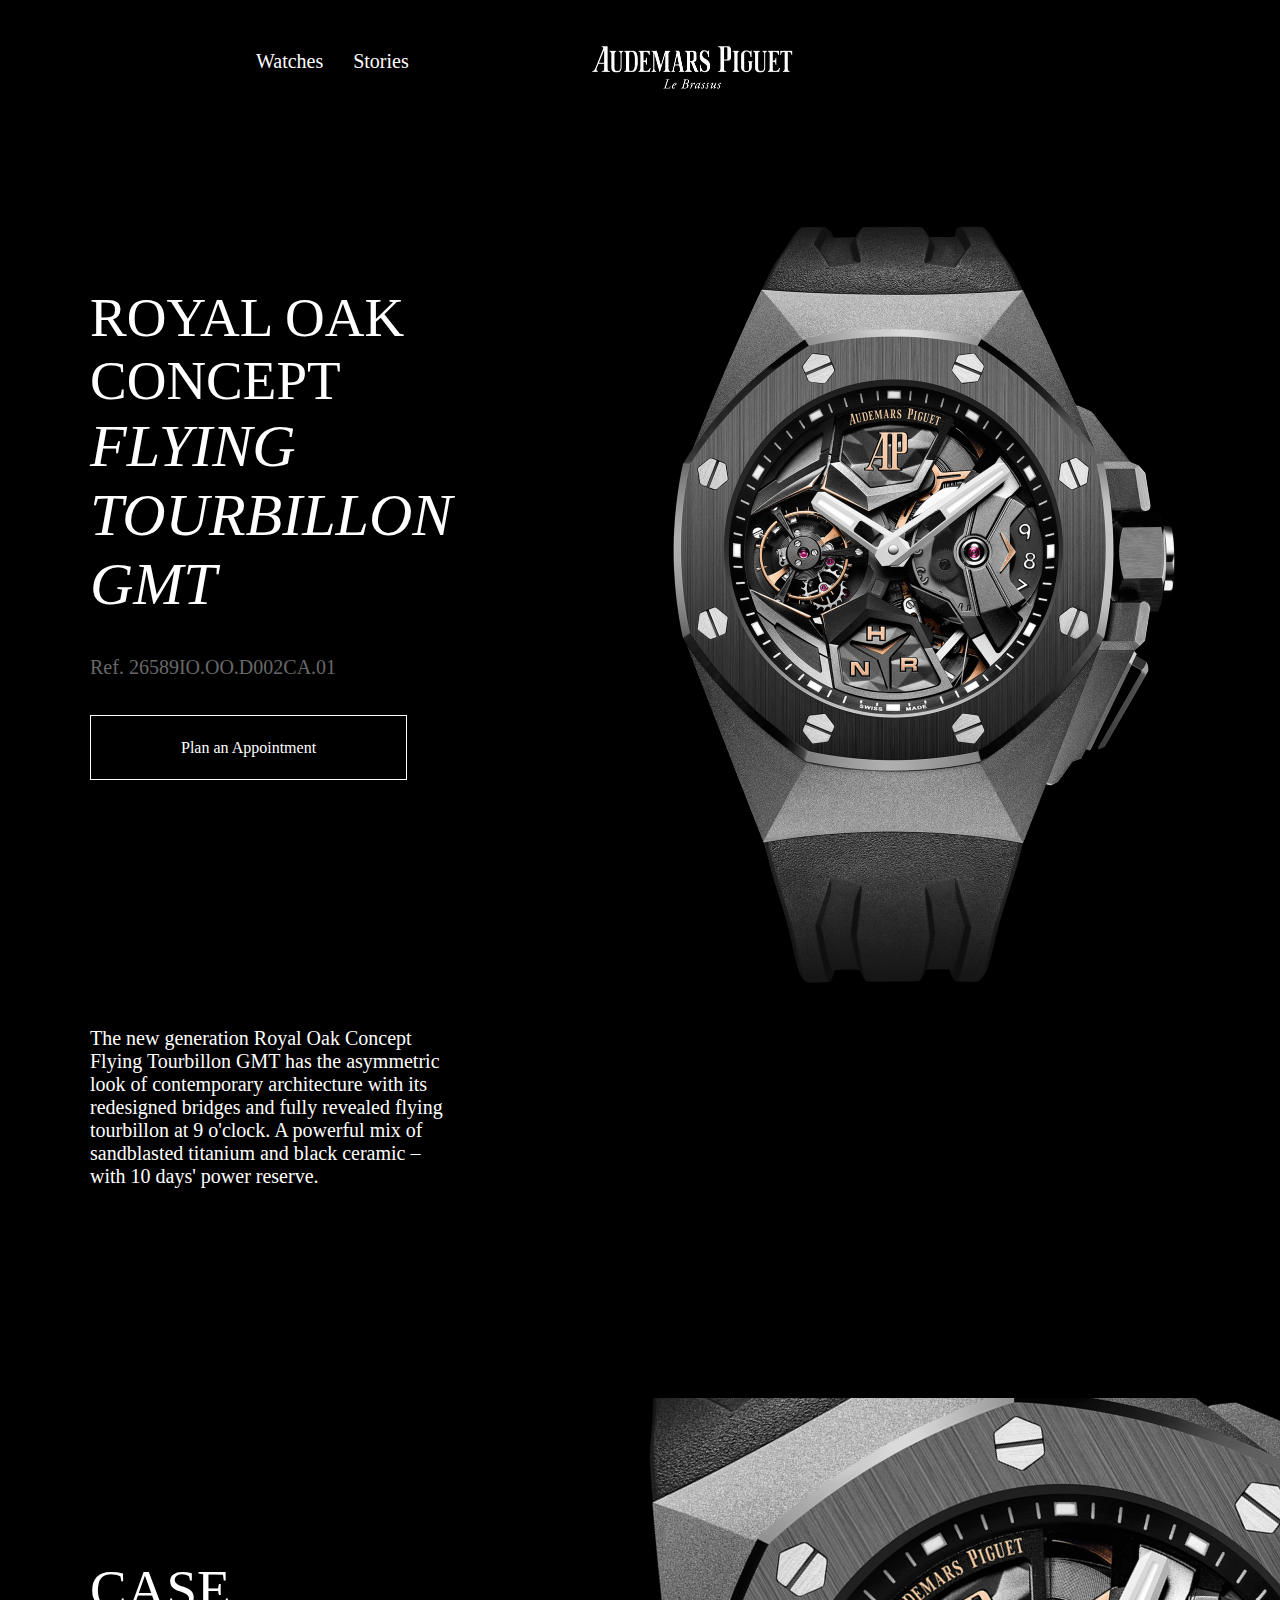
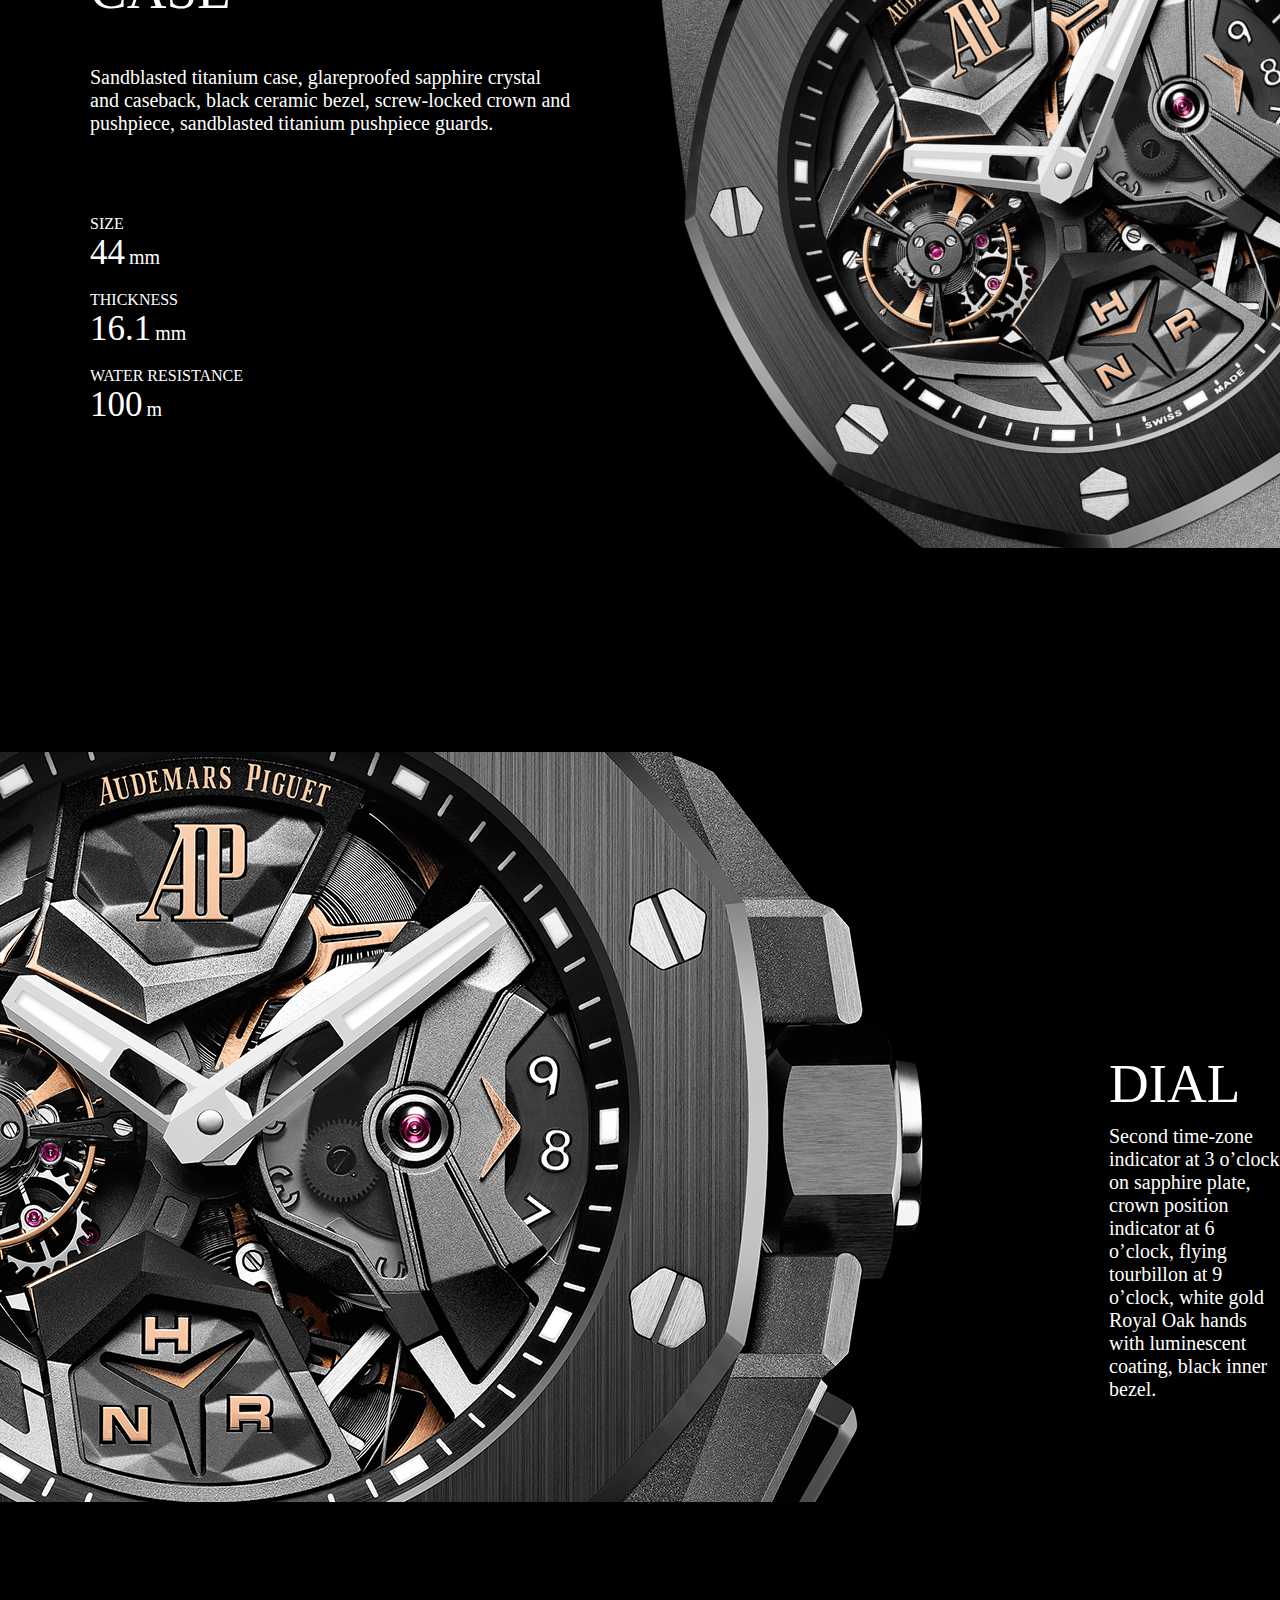
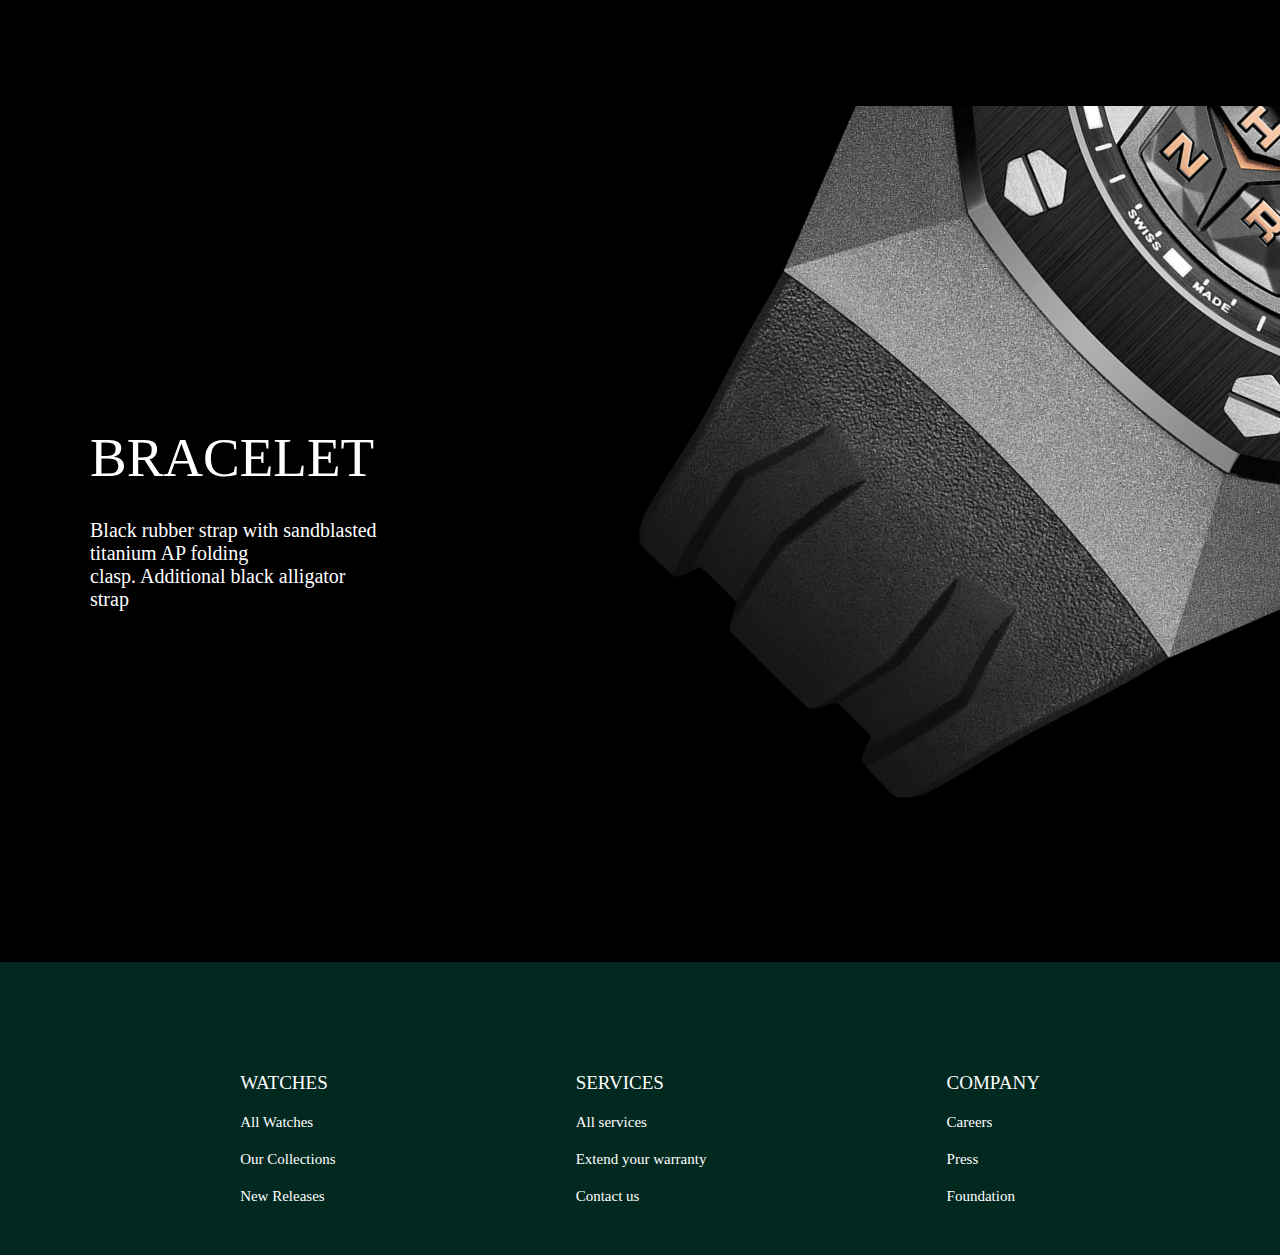
==== commit 4e373b4d: "new" ====
--- a/ap1.html
+++ b/ap1.html
@@ -105,5 +105,38 @@
         </div>
     </div>
 
+
+    <footer class="ap-footer">
+        <div class="footer-card">
+            <div class="head"> Watches </div>
+
+            <div class="links">
+                <a href="" class="link"> All Watches </a>
+                <a href="" class="link1"> Our Collections </a>
+                <a href="" class="link2"> New Releases </a>
+            </div>
+        </div>
+
+        <div class="footer-card">
+            <div class="head"> Services </div>
+
+            <div class="links">
+                <a href="" class="link"> All services </a>
+                <a href="" class="link1"> Extend your warranty </a>
+                <a href="" class="link2"> Contact us </a>
+            </div>
+        </div>
+
+        <div class="footer-card">
+            <div class="head"> Company </div>
+
+            <div class="links">
+                <a href="" class="link"> Careers </a>
+                <a href="" class="link1"> Press </a>
+                <a href="" class="link2"> Foundation </a>
+            </div>
+        </div>
+    </footer>
+
 </body>
 </html>--- a/ap1.css
+++ b/ap1.css
@@ -1,6 +1,7 @@
 body {
     background-color: black;
     color: white;
+    margin: 0;
 }
 
 .ap-header {
@@ -110,12 +111,12 @@
     padding-left: 90px;
     padding-right: 90px;
     border: 1px solid;
-
 }
 
 .plan1:hover {
-    opacity: 0.5;
-    transition: .4s ease;
+    transition: .4s ease;
+    background-color: rgba(172, 141, 76, 0.9);
+    color: black;
 }
 
 .grid1-container {
@@ -219,4 +220,66 @@
 
 .bracelet {
     margin-top: 30px;
+}
+
+.ap-footer {
+    margin-top: 8%;
+    width: 100%;
+    background-color: #02291f;
+    color: #fff;
+    padding: 110px 0px 50px;
+    display: flex;
+    flex-direction: row;
+    justify-content: space-evenly;
+}
+
+.head {
+    cursor: default;
+    font-size: 19px;
+    text-transform: uppercase;
+}
+
+.links {
+    margin-top: 20px;
+    display: flex;
+    flex-direction: column;
+}
+
+.link {
+    font-size: 15px;
+    color: white;
+    text-decoration: none;
+}
+
+.link:hover {
+    transition: .4s ease;
+    color: rgba(172, 141, 76, 0.9);
+}
+
+.link1 {
+    font-size: 15px;
+    margin-top: 20px;
+    color: white;
+    text-decoration: none;
+}
+
+.link1:hover {
+    transition: .4s ease;
+    color: rgba(172, 141, 76, 0.9);
+}
+
+.link2 {
+    font-size: 15px;
+    margin-top: 20px;
+    color: white;
+    text-decoration: none;
+}
+
+.link2:hover {
+    transition: .4s ease;
+    color: rgba(172, 141, 76, 0.9);
+}
+
+.margin {
+    margin-top: 30px;
 }